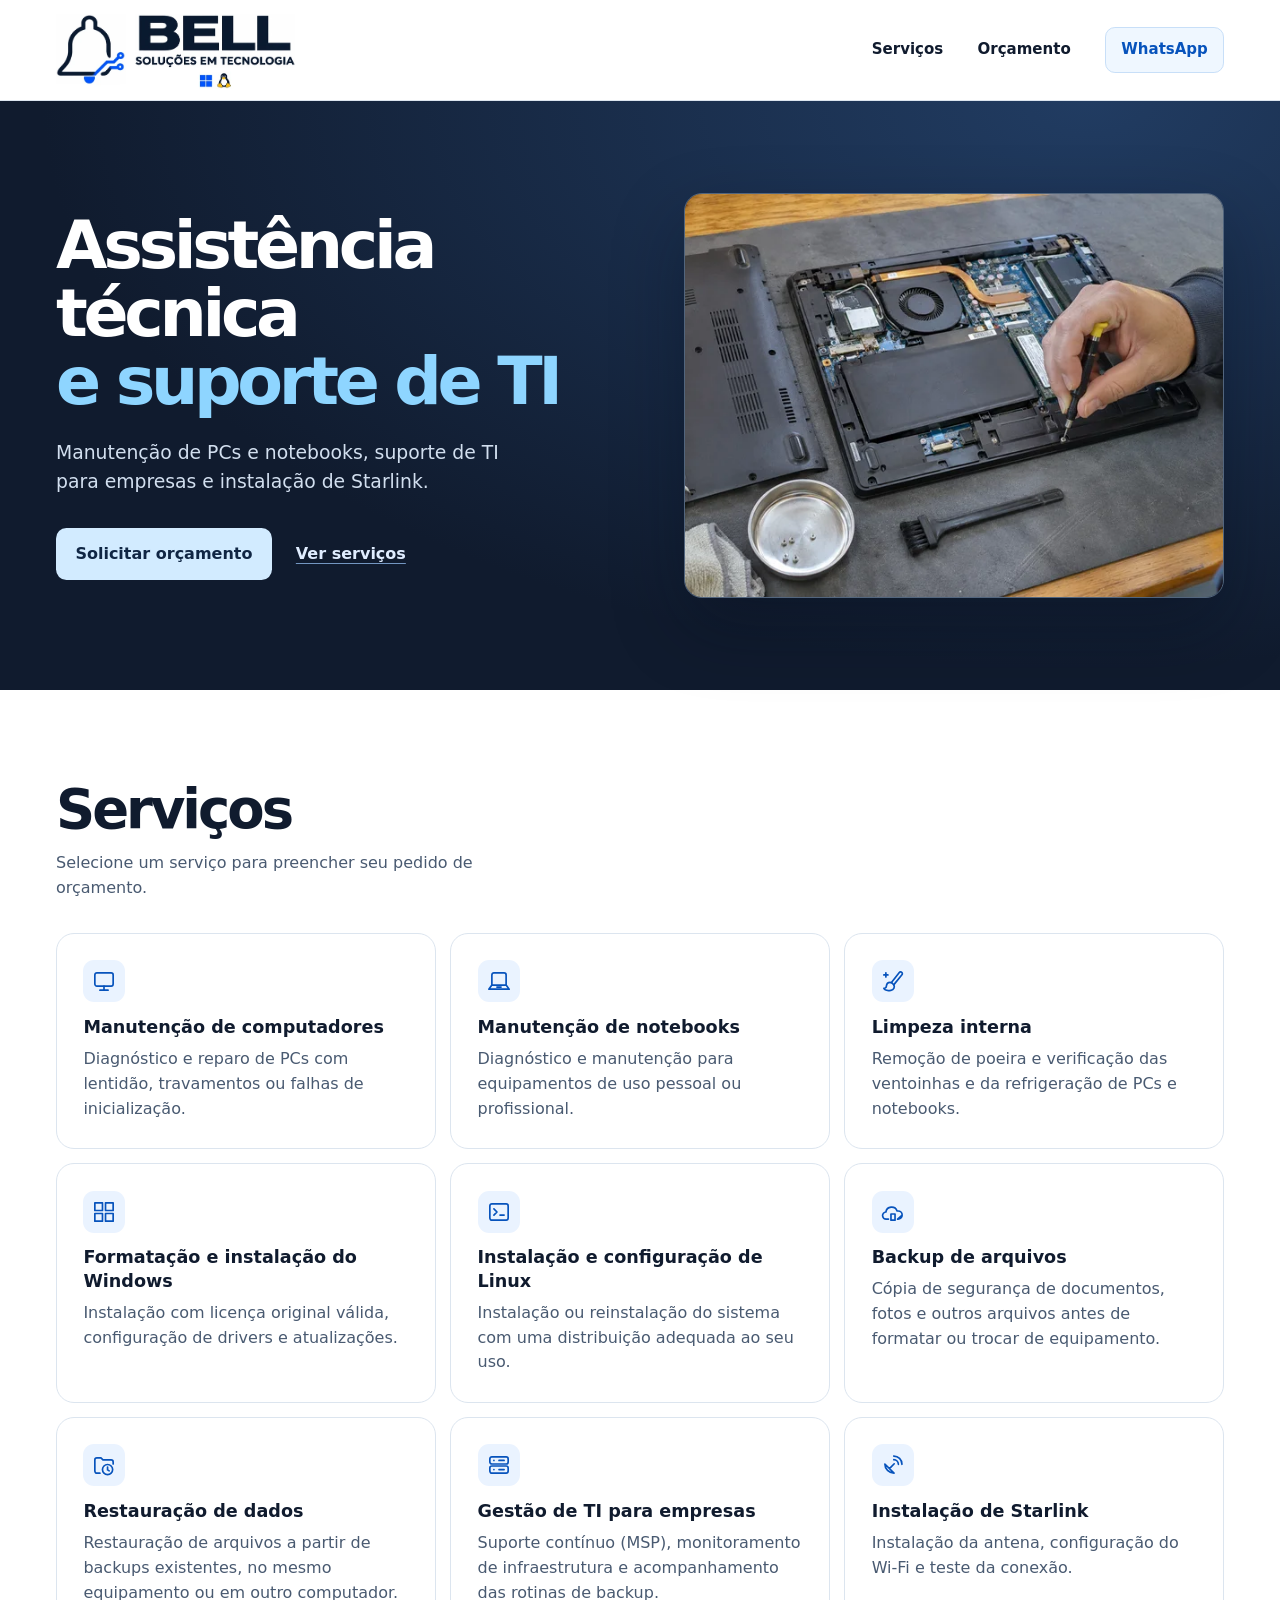
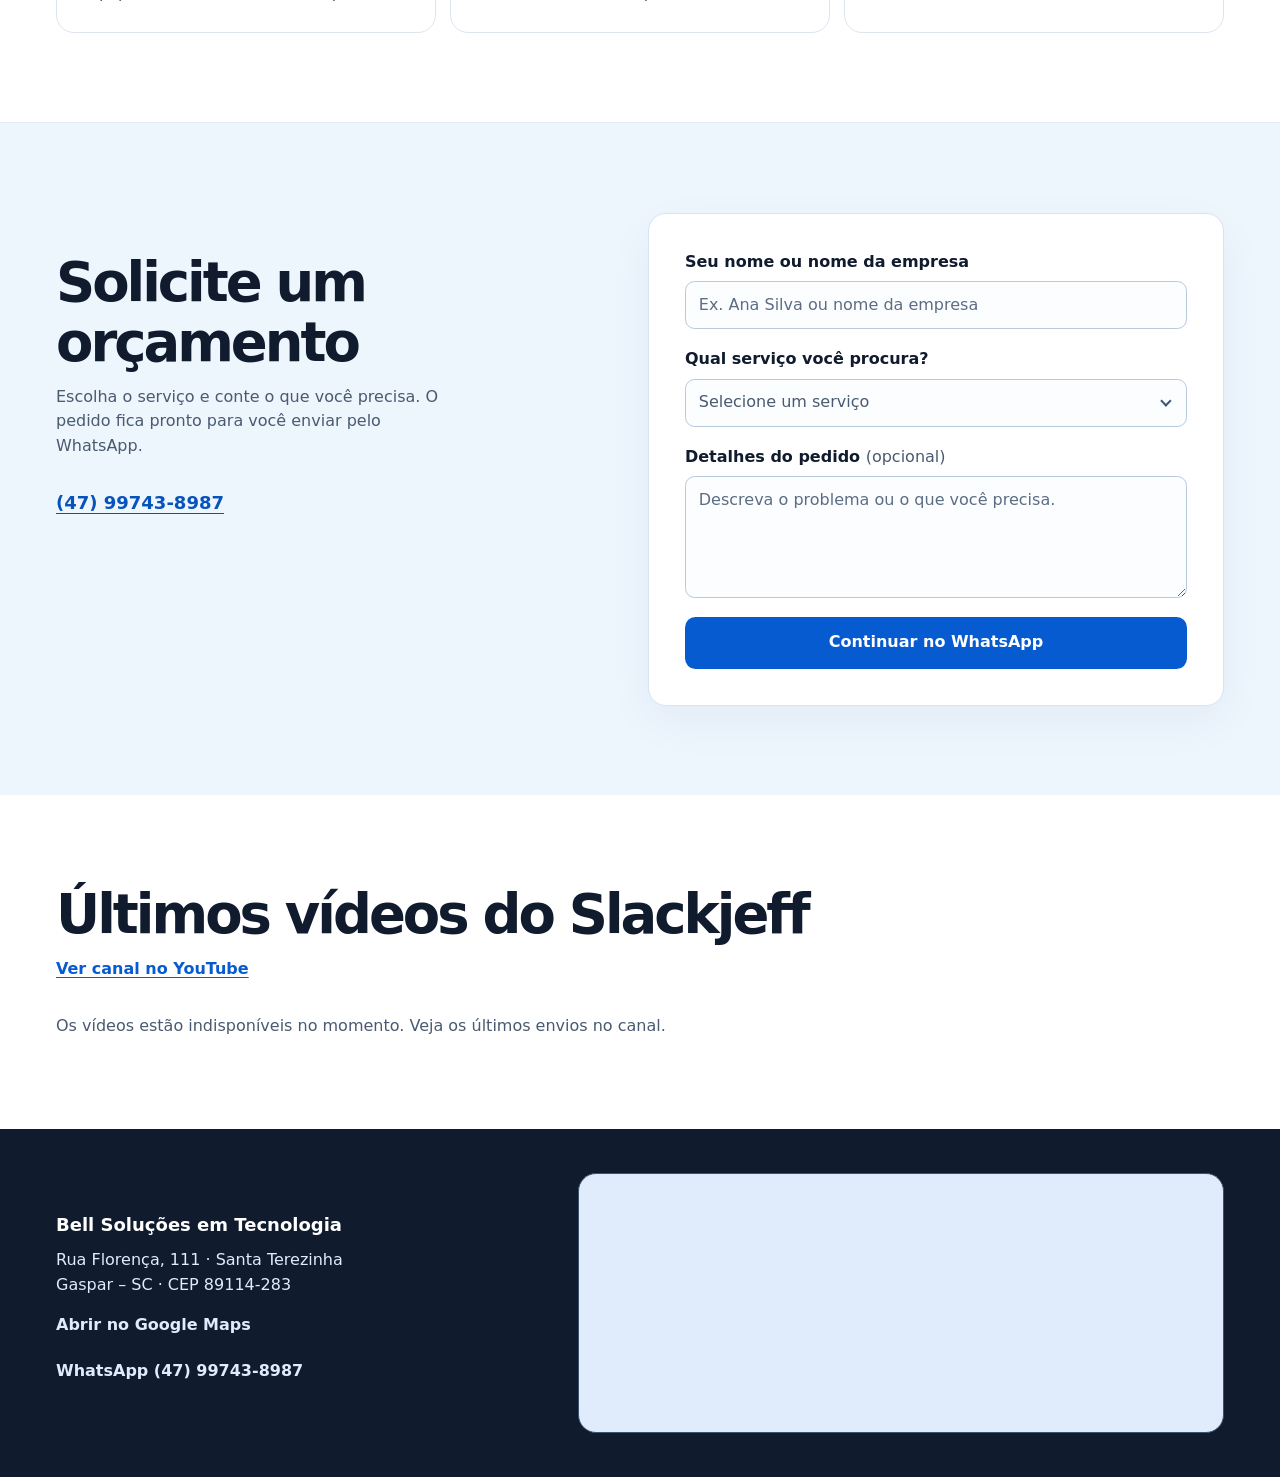
==== public/index.html @ 8f706540 "Atualiza o site da BELL" ====
<!doctype html>
<html lang="pt-BR">
<head>
  <meta charset="utf-8">
  <meta name="viewport" content="width=device-width, initial-scale=1">
  <meta name="description" content="Manutenção de computadores e notebooks, Windows e Linux, backup, suporte de TI para empresas e instalação de Starlink. Peça um orçamento à Bell pelo WhatsApp.">
  <meta name="theme-color" content="#101b2e">
  <title>Bell Soluções em Tecnologia | Assistência técnica e suporte de TI</title>
  <link rel="icon" type="image/png" href="assets/bell-favicon.png">
  <link rel="stylesheet" href="styles.css">
  <script src="script.js" defer></script>
  <script src="videos.js" defer></script>
</head>
<body>
  <a class="skip-link" href="#conteudo">Pular para o conteúdo</a>

  <header class="site-header">
    <div class="shell site-header__inner">
      <a class="brand" href="./" aria-label="Bell Soluções em Tecnologia, início">
        <img src="assets/bell-logo.webp" width="603" height="198" alt="Bell Soluções em Tecnologia">
      </a>
      <nav aria-label="Navegação principal" class="site-nav">
        <a href="#servicos">Serviços</a>
        <a href="#orcamento">Orçamento</a>
        <a class="site-nav__contact" href="https://wa.me/5547997438987">WhatsApp</a>
      </nav>
    </div>
  </header>

  <main id="conteudo" tabindex="-1">
    <section class="hero" aria-labelledby="titulo-principal">
      <div class="shell hero__inner">
        <div class="hero__copy">
          <h1 id="titulo-principal">Assistência técnica <span>e suporte de TI</span></h1>
          <p>Manutenção de PCs e notebooks, suporte de TI para empresas e instalação de Starlink.</p>
          <div class="hero__actions">
            <a class="button button--light" href="#orcamento">Solicitar orçamento</a>
            <a class="hero__services" href="#servicos">Ver serviços</a>
          </div>
        </div>
        <figure class="hero__image">
          <img src="assets/manutencao-notebook.webp"
               srcset="assets/manutencao-notebook-600.webp 600w, assets/manutencao-notebook.webp 1120w"
               sizes="(max-width: 55rem) calc(100vw - 2rem), 560px"
               width="1120" height="840" alt="Ilustração de manutenção de um notebook aberto em uma bancada"
               fetchpriority="high" decoding="async">
        </figure>
      </div>
    </section>

    <section id="servicos" class="section services" aria-labelledby="titulo-servicos">
      <div class="shell">
        <div class="section-heading">
          <h2 id="titulo-servicos">Serviços</h2>
          <p>Selecione um serviço para preencher seu pedido de orçamento.</p>
        </div>

        <div class="service-grid">
          <a class="service-card" href="#orcamento" data-service="computadores">
            <svg class="service-card__icon" viewBox="0 0 24 24" width="24" height="24" aria-hidden="true" focusable="false">
              <rect x="3" y="4" width="18" height="13" rx="2"/>
              <path d="M12 17v4m-4 0h8"/>
            </svg>
            <h3>Manutenção de computadores</h3>
            <p>Diagnóstico e reparo de PCs com lentidão, travamentos ou falhas de inicialização.</p>
          </a>
          <a class="service-card" href="#orcamento" data-service="notebooks">
            <svg class="service-card__icon" viewBox="0 0 24 24" width="24" height="24" aria-hidden="true" focusable="false">
              <path d="M5 16V6a2 2 0 0 1 2-2h10a2 2 0 0 1 2 2v10m-14 0L2 20h20l-3-4H5Z"/>
              <path d="M10 18h4"/>
            </svg>
            <h3>Manutenção de notebooks</h3>
            <p>Diagnóstico e manutenção para equipamentos de uso pessoal ou profissional.</p>
          </a>
          <a class="service-card" href="#orcamento" data-service="limpeza">
            <svg class="service-card__icon" viewBox="0 0 24 24" width="24" height="24" aria-hidden="true" focusable="false">
              <path d="m10.3 13.7 7.9-10a1.7 1.7 0 0 1 2.4-.2 1.7 1.7 0 0 1 .2 2.4l-8.1 9.9"/>
              <path d="M12.7 15.8c1.3 1.8.3 4.9-2.8 5.4-3.8.6-6.4-.7-6.9-2 .9.1 2.3-.4 2.5-2.2.2-2 1.6-3.6 3.7-3.6 1.3 0 2.7.9 3.5 2.4Z"/>
              <path d="M5 4v4M3 6h4"/>
            </svg>
            <h3>Limpeza interna</h3>
            <p>Remoção de poeira e verificação das ventoinhas e da refrigeração de PCs e notebooks.</p>
          </a>
          <a class="service-card" href="#orcamento" data-service="windows">
            <svg class="service-card__icon" viewBox="0 0 24 24" width="24" height="24" aria-hidden="true" focusable="false">
              <path d="M3 3h7.5v7.5H3zm10.5 0H21v7.5h-7.5zM3 13.5h7.5V21H3zm10.5 0H21V21h-7.5z"/>
            </svg>
            <h3>Formatação e instalação do Windows</h3>
            <p>Instalação com licença original válida, configuração de drivers e atualizações.</p>
          </a>
          <a class="service-card" href="#orcamento" data-service="linux">
            <svg class="service-card__icon" viewBox="0 0 24 24" width="24" height="24" aria-hidden="true" focusable="false">
              <rect x="3" y="4" width="18" height="16" rx="2"/>
              <path d="m7 9 3 3-3 3m6 0h4"/>
            </svg>
            <h3>Instalação e configuração de Linux</h3>
            <p>Instalação ou reinstalação do sistema com uma distribuição adequada ao seu uso.</p>
          </a>
          <a class="service-card" href="#orcamento" data-service="backup">
            <svg class="service-card__icon" viewBox="0 0 24 24" width="24" height="24" aria-hidden="true" focusable="false">
              <path d="M21 15a4 4 0 0 0-4-4h-1a5.7 5.7 0 0 0-11 1 3.5 3.5 0 0 0 .5 7h2m9 0H17a4 4 0 0 0 4-4Z"/>
              <path d="M10 14h4v6h-4z"/>
            </svg>
            <h3>Backup de arquivos</h3>
            <p>Cópia de segurança de documentos, fotos e outros arquivos antes de formatar ou trocar de equipamento.</p>
          </a>
          <a class="service-card" href="#orcamento" data-service="restauracao">
            <svg class="service-card__icon" viewBox="0 0 24 24" width="24" height="24" aria-hidden="true" focusable="false">
              <path d="M8 20H5a2 2 0 0 1-2-2V7a2 2 0 0 1 2-2h4l2 2h8a2 2 0 0 1 2 2v2"/>
              <circle cx="15.5" cy="16.5" r="5"/>
              <path d="M15.5 14v2.8l1.6 1"/>
            </svg>
            <h3>Restauração de dados</h3>
            <p>Restauração de arquivos a partir de backups existentes, no mesmo equipamento ou em outro computador.</p>
          </a>
          <a class="service-card" href="#orcamento" data-service="msp">
            <svg class="service-card__icon" viewBox="0 0 24 24" width="24" height="24" aria-hidden="true" focusable="false">
              <rect x="3" y="4" width="18" height="7" rx="2"/>
              <rect x="3" y="13" width="18" height="7" rx="2"/>
              <path d="M7 7.5h.01M7 16.5h.01m5-9h5m-5 9h5"/>
            </svg>
            <h3>Gestão de TI para empresas</h3>
            <p>Suporte contínuo (MSP), monitoramento de infraestrutura e acompanhamento das rotinas de backup.</p>
          </a>
          <a class="service-card" href="#orcamento" data-service="starlink">
            <svg class="service-card__icon" viewBox="0 0 24 24" width="24" height="24" aria-hidden="true" focusable="false">
              <path d="M4 11l9 9a9 9 0 0 1-9-9Zm4.5 4.5 4.7-4.7m-.5-7.6a8 8 0 0 1 8.1 8.1m-8-4.5a4.6 4.6 0 0 1 4.5 4.5"/>
            </svg>
            <h3>Instalação de Starlink</h3>
            <p>Instalação da antena, configuração do Wi-Fi e teste da conexão.</p>
          </a>
        </div>
      </div>
    </section>

    <section id="orcamento" class="section quote" aria-labelledby="titulo-orcamento">
      <div class="shell quote__inner">
        <div class="quote__copy">
          <h2 id="titulo-orcamento">Solicite um orçamento</h2>
          <p>Escolha o serviço e conte o que você precisa. O pedido fica pronto para você enviar pelo WhatsApp.</p>
          <a class="quote__phone" href="https://wa.me/5547997438987" aria-label="WhatsApp (47) 99743-8987">(47) 99743-8987</a>
        </div>

        <form id="form-orcamento" class="quote-form">
          <div class="field">
            <label for="nome">Seu nome ou nome da empresa</label>
            <input id="nome" name="nome" type="text" autocomplete="name" maxlength="120" placeholder="Ex. Ana Silva ou nome da empresa" required>
          </div>

          <div class="field">
            <label for="servico">Qual serviço você procura?</label>
            <select id="servico" name="servico" required>
              <option value="" disabled selected>Selecione um serviço</option>
              <optgroup label="Computadores e notebooks">
                <option value="computadores">Manutenção de computadores</option>
                <option value="notebooks">Manutenção de notebooks</option>
                <option value="limpeza">Limpeza interna</option>
                <option value="windows">Formatação e instalação do Windows</option>
                <option value="linux">Instalação e configuração de Linux</option>
              </optgroup>
              <optgroup label="Dados">
                <option value="backup">Backup de arquivos</option>
                <option value="restauracao">Restauração de dados</option>
              </optgroup>
              <optgroup label="Infraestrutura e conexão">
                <option value="msp">Gestão de TI para empresas (MSP)</option>
                <option value="starlink">Instalação de Starlink</option>
              </optgroup>
            </select>
          </div>

          <div class="field">
            <label for="detalhes">Detalhes do pedido <span>(opcional)</span></label>
            <textarea id="detalhes" name="detalhes" rows="4" maxlength="650" placeholder="Descreva o problema ou o que você precisa."></textarea>
          </div>

          <button id="enviar-orcamento" class="button button--primary" type="submit" disabled>Continuar no WhatsApp</button>
          <noscript><p>Envie seu pedido direto pelo <a href="https://wa.me/5547997438987">WhatsApp</a>.</p></noscript>
        </form>
      </div>
    </section>
    <section id="videos" class="section" aria-labelledby="titulo-videos">
      <div class="shell">
        <div class="section-heading videos-heading">
          <div>
            <h2 id="titulo-videos">Últimos vídeos do Slackjeff</h2>
            <a class="videos-channel" href="https://www.youtube.com/@slackjeff/videos">Ver canal no YouTube</a>
          </div>
          <div id="videos-controls" class="videos-controls" hidden>
            <button id="videos-prev" type="button" aria-label="Vídeos anteriores" aria-controls="videos-list">
              <svg viewBox="0 0 24 24" width="22" height="22" aria-hidden="true" fill="none" stroke="currentColor" stroke-width="2" stroke-linecap="round" stroke-linejoin="round"><path d="m14 6-6 6 6 6"/></svg>
            </button>
            <button id="videos-next" type="button" aria-label="Próximos vídeos" aria-controls="videos-list">
              <svg viewBox="0 0 24 24" width="22" height="22" aria-hidden="true" fill="none" stroke="currentColor" stroke-width="2" stroke-linecap="round" stroke-linejoin="round"><path d="m10 6 6 6-6 6"/></svg>
            </button>
          </div>
        </div>
        <p id="videos-status" class="videos-status" role="status" hidden></p>
        <ul id="videos-list" class="videos-list" aria-label="Vídeos recentes do canal" tabindex="0" hidden></ul>
      </div>
    </section>
  </main>

  <footer class="site-footer">
    <div class="shell site-footer__inner">
      <div class="site-footer__contact">
        <p>Bell Soluções em Tecnologia</p>
        <address>
          Rua Florença, 111 · Santa Terezinha<br>
          Gaspar – SC · CEP 89114-283
        </address>
        <a href="https://www.google.com/maps/search/?api=1&amp;query=Rua%20Floren%C3%A7a%2C%20111%20-%20Santa%20Terezinha%2C%20Gaspar%20-%20SC%2C%2089114-283%2C%20Brasil">Abrir no Google Maps</a>
        <a href="https://wa.me/5547997438987">WhatsApp (47) 99743-8987</a>
      </div>
      <iframe class="site-footer__map"
        title="Google Maps: Rua Florença, 111, Gaspar – SC"
        src="https://www.google.com/maps?q=Rua%20Floren%C3%A7a%2C%20111%20-%20Santa%20Terezinha%2C%20Gaspar%20-%20SC%2C%2089114-283%2C%20Brasil&amp;z=16&amp;output=embed"
        width="600" height="260" loading="lazy" referrerpolicy="strict-origin-when-cross-origin"></iframe>
    </div>
  </footer>
</body>
</html>
---- public/styles.css ----
:root {
  color-scheme: light;
  --ink: #101b2e;
  --muted: #495a71;
  --blue: #075bd0;
  --blue-hover: #064daf;
  --electric: #8ed5ff;
  --line: #dce5ef;
  --paper: #fff;
  --radius: 1.125rem;
  --font: system-ui, -apple-system, BlinkMacSystemFont, "Segoe UI", sans-serif;
}

*, *::before, *::after { box-sizing: border-box; }

html { scroll-behavior: smooth; }

body {
  margin: 0;
  background: var(--paper);
  color: var(--ink);
  font-family: var(--font);
  font-size: 1rem;
  line-height: 1.55;
}

img { display: block; max-width: 100%; }
a { color: inherit; }
h1, h2, h3, p, figure { margin: 0; }
button, input, select, textarea { font: inherit; }

:focus-visible {
  outline: 3px solid #2378e0;
  outline-offset: 4px;
}

:where(.hero, .site-footer) :focus-visible { outline-color: var(--electric); }

.shell {
  width: min(73rem, calc(100% - clamp(2rem, 7vw, 7rem)));
  margin-inline: auto;
}

.skip-link {
  position: absolute;
  z-index: 2;
  top: .75rem;
  left: .75rem;
  padding: .75rem 1rem;
  transform: translateY(-180%);
  border-radius: .5rem;
  background: var(--paper);
  color: var(--ink);
}

.skip-link:focus { transform: translateY(0); }

.site-header {
  background: var(--paper);
  color: var(--ink);
  border-bottom: 1px solid var(--line);
}

.site-header__inner {
  display: flex;
  align-items: center;
  justify-content: space-between;
  gap: 1rem;
}

.site-header__inner { min-height: 6.25rem; }

.brand {
  display: grid;
  align-items: center;
  width: 15rem;
  flex: 0 0 auto;
  padding-block: .5rem;
}

.brand img { width: 100%; height: auto; }

.site-nav {
  display: flex;
  align-items: center;
  gap: clamp(.6rem, 3vw, 2.15rem);
  font-size: .9375rem;
  font-weight: 650;
}

.site-nav a, .site-footer a {
  padding-block: .65rem;
  text-decoration: none;
}

.site-nav a:hover { color: var(--blue); }
.site-footer a:hover { color: var(--electric); }

.site-nav .site-nav__contact {
  padding-inline: .95rem;
  border: 1px solid #c8dff8;
  background: #eff7ff;
  color: #0753bc;
  border-radius: .62rem;
}

.hero {
  color: var(--paper);
  background: radial-gradient(ellipse at 85% 0%, #213c62 0%, var(--ink) 68%);
}

.hero__inner {
  display: grid;
  grid-template-columns: 1.04fr 1fr;
  align-items: center;
  gap: clamp(2rem, 5.25vw, 5rem);
  padding-block: clamp(3.75rem, 7.2vw, 6.65rem);
}

.hero h1 {
  max-width: 11em;
  font-size: clamp(3rem, 5.2vw, 4.65rem);
  font-weight: 770;
  line-height: 1.025;
  letter-spacing: -.065em;
}

.hero h1 span { display: block; color: var(--electric); }

.hero p {
  max-width: 29rem;
  margin-top: 1.375rem;
  color: #d2dfef;
  font-size: clamp(1rem, 1.65vw, 1.175rem);
}

.hero__actions {
  display: flex;
  flex-wrap: wrap;
  align-items: center;
  gap: 1rem 1.5rem;
  margin-top: 2rem;
}

.hero__services {
  padding-block: .65rem;
  color: #e0edff;
  font-weight: 650;
  text-decoration: underline;
  text-decoration-color: #7396c1;
  text-underline-offset: .28em;
}

.hero__image {
  overflow: hidden;
  aspect-ratio: 4 / 3;
  border: 1px solid #52657d;
  border-radius: var(--radius);
  background: #21334b;
  box-shadow: 0 1.75rem 4.5rem #050c1955;
}

.hero__image img { width: 100%; height: 100%; object-fit: cover; object-position: 61% 50%; }

.button {
  display: inline-flex;
  min-height: 3.25rem;
  align-items: center;
  justify-content: center;
  padding: .7rem 1.15rem;
  border: 1px solid transparent;
  border-radius: .65rem;
  cursor: pointer;
  font-weight: 730;
  text-align: center;
  text-decoration: none;
  transition: background-color .16s ease;
}

.button--light { background: #d2ebff; color: #102644; }
.button--light:hover { background: #b5dfff; }
.button--primary { background: var(--blue); color: var(--paper); }
.button--primary:hover:not(:disabled) { background: var(--blue-hover); }
.button:disabled { cursor: default; opacity: .62; }

.section {
  padding-block: clamp(3.75rem, 7vw, 6.5rem);
  scroll-margin-top: .5rem;
}

.section-heading { margin-bottom: 2rem; }

h2 {
  font-size: clamp(2.1rem, 4.4vw, 3.4rem);
  font-weight: 760;
  letter-spacing: -.055em;
  line-height: 1.1;
}

.section-heading p, .quote__copy p {
  max-width: 32rem;
  margin-top: .75rem;
  color: var(--muted);
}

.service-grid {
  display: grid;
  grid-template-columns: repeat(3, minmax(0, 1fr));
  gap: .9rem;
}

.service-card {
  display: block;
  padding: clamp(1.15rem, 2.6vw, 1.65rem);
  border: 1px solid var(--line);
  border-radius: var(--radius);
  color: var(--ink);
  text-decoration: none;
  transition: border-color .16s ease, background-color .16s ease;
}

.service-card:hover { border-color: #7aa9e6; background: #f3f8ff; }

.service-card__icon {
  display: block;
  width: 2.625rem;
  height: 2.625rem;
  margin-bottom: .85rem;
  padding: .55rem;
  border-radius: .7rem;
  background: #eaf3ff;
  color: #0753bc;
  fill: none;
  stroke: currentColor;
  stroke-width: 1.65;
  stroke-linecap: round;
  stroke-linejoin: round;
}

.service-card h3 { font-size: 1.1rem; font-weight: 740; line-height: 1.35; }
.service-card p { margin-top: .45rem; color: var(--muted); }

.quote {
  background: #edf5fd;
  border-top: 1px solid #e0ecf8;
}

.quote__inner {
  display: grid;
  grid-template-columns: .85fr 1fr;
  align-items: start;
  gap: clamp(2rem, 8vw, 7rem);
}

.quote__copy { padding-block: clamp(0rem, 3.5vw, 2.5rem); }
.quote__copy p { max-width: 25rem; }

.quote__phone {
  display: inline-block;
  margin-top: 1.35rem;
  padding-block: .5rem;
  color: #0753bc;
  font-size: 1.125rem;
  font-weight: 750;
  text-underline-offset: .22em;
  white-space: nowrap;
}

.quote-form {
  display: grid;
  min-width: 0;
  gap: 1.15rem;
  padding: clamp(1.25rem, 4vw, 2.25rem);
  border: 1px solid #d6e4f4;
  border-radius: var(--radius);
  background: var(--paper);
  box-shadow: 0 1rem 3rem #173f6a0c;
}

.field { display: grid; gap: .4rem; min-width: 0; }
.field label { font-weight: 680; }
.field label span { color: var(--muted); font-weight: 450; }

.field :is(input, select, textarea) {
  width: 100%;
  min-width: 0;
  min-height: 3rem;
  padding: .65rem .8rem;
  border: 1px solid #b9c9dc;
  border-radius: .6rem;
  background-color: #fcfdff;
  color: var(--ink);
}

.field input::placeholder, .field textarea::placeholder { color: #5c6d83; opacity: 1; }
.field textarea { resize: vertical; min-height: 6.3rem; }

.field:has(select) { position: relative; }

.field:has(select)::after {
  content: "";
  position: absolute;
  right: 1.05rem;
  bottom: 1.36rem;
  width: .49rem;
  height: .49rem;
  transform: rotate(45deg);
  border-right: 2px solid #3b5878;
  border-bottom: 2px solid #3b5878;
  pointer-events: none;
}

.field select { appearance: none; padding-right: 2.25rem; }
.field select:invalid { color: var(--muted); }
.field select option { color: var(--ink); }

.videos-heading {
  display: flex;
  align-items: end;
  justify-content: space-between;
  flex-wrap: wrap;
  gap: 1rem;
}

.videos-channel {
  display: inline-block;
  margin-top: .8rem;
  color: var(--blue);
  font-weight: 680;
  text-underline-offset: .2em;
}

.videos-controls { display: flex; gap: .5rem; }
.videos-controls[hidden], .videos-list[hidden] { display: none; }

.videos-controls button {
  display: grid;
  width: 2.75rem;
  height: 2.75rem;
  place-items: center;
  border: 1px solid var(--line);
  border-radius: .65rem;
  background: var(--paper);
  color: var(--ink);
  cursor: pointer;
}

.videos-controls button:hover:enabled { background: #eff7ff; }
.videos-controls button:disabled { opacity: .45; cursor: default; }
.videos-status { color: var(--muted); }

.videos-list {
  --video-gap: 1rem;
  display: grid;
  grid-auto-flow: column;
  grid-auto-columns: calc((100% - 2 * var(--video-gap)) / 3);
  gap: var(--video-gap);
  margin: 0;
  padding: .25rem .25rem .85rem;
  overflow-x: auto;
  overscroll-behavior-inline: contain;
  scroll-snap-type: x mandatory;
  scroll-padding-inline: .25rem;
  scrollbar-color: #acc4df #f1f6fc;
  list-style: none;
}

.videos-list li { min-width: 0; scroll-snap-align: start; }

.video-card {
  display: block;
  height: 100%;
  overflow: hidden;
  border: 1px solid var(--line);
  border-radius: var(--radius);
  text-decoration: none;
}

.video-card:hover { background: #f3f8ff; }
.video-card:focus-visible { outline-offset: -3px; }

.video-card img {
  width: 100%;
  height: auto;
  aspect-ratio: 16 / 9;
  object-fit: cover;
  background: #edf5fd;
}

.video-card h3 {
  padding: .85rem 1rem 1rem;
  font-size: 1rem;
  line-height: 1.4;
  overflow-wrap: anywhere;
}

.site-footer { padding-block: clamp(1.65rem, 4vw, 2.75rem); background: var(--ink); color: #e0ebfb; }
.site-footer__inner {
  display: grid;
  grid-template-columns: minmax(0, 1fr) minmax(0, 1.35fr);
  align-items: center;
  gap: clamp(1.25rem, 4vw, 2.75rem);
}

.site-footer__contact { display: grid; justify-items: start; }
.site-footer__contact p { color: var(--paper); font-size: 1.125rem; font-weight: 720; }
.site-footer__contact address { margin-block: .55rem .3rem; font-style: normal; }
.site-footer__contact a { font-weight: 620; }

.site-footer__map {
  display: block;
  width: 100%;
  height: 16.25rem;
  border: 1px solid #3d526e;
  border-radius: var(--radius);
  background: #e0ebfb;
}

@media (max-width: 55rem) {
  .hero__inner { grid-template-columns: 1fr; }
  .hero h1 { max-width: 15em; }
  .hero__image { max-height: 24rem; }
  .service-grid { grid-template-columns: repeat(2, minmax(0, 1fr)); }
  .quote__inner { grid-template-columns: .85fr 1fr; gap: 1.65rem; }
  .videos-list { grid-auto-columns: calc((100% - var(--video-gap)) / 2); }
}

@media (max-width: 42rem) {
  .site-header__inner { min-height: 4.75rem; }
  .brand { width: clamp(6.8rem, 35vw, 10rem); }
  .site-nav { font-size: .875rem; }
  .site-nav .site-nav__contact { display: none; }
  .hero__inner { gap: 1.8rem; padding-block: 2.8rem; }
  .hero h1 { max-width: 12em; font-size: clamp(2.45rem, 9vw, 3.7rem); }
  .hero__actions { margin-top: 1.45rem; gap: .65rem 1rem; }
  .section { padding-block: 3.25rem; }
  .section-heading { margin-bottom: 1.35rem; }
  .service-grid, .quote__inner { grid-template-columns: 1fr; }
  .quote__copy { padding: 0; }
  .videos-list { grid-auto-columns: 85%; }
  .site-footer__inner { grid-template-columns: minmax(0, 1fr); }
}

@media (prefers-reduced-motion: reduce) {
  html { scroll-behavior: auto; }
  *, *::before, *::after { transition: none !important; }
}
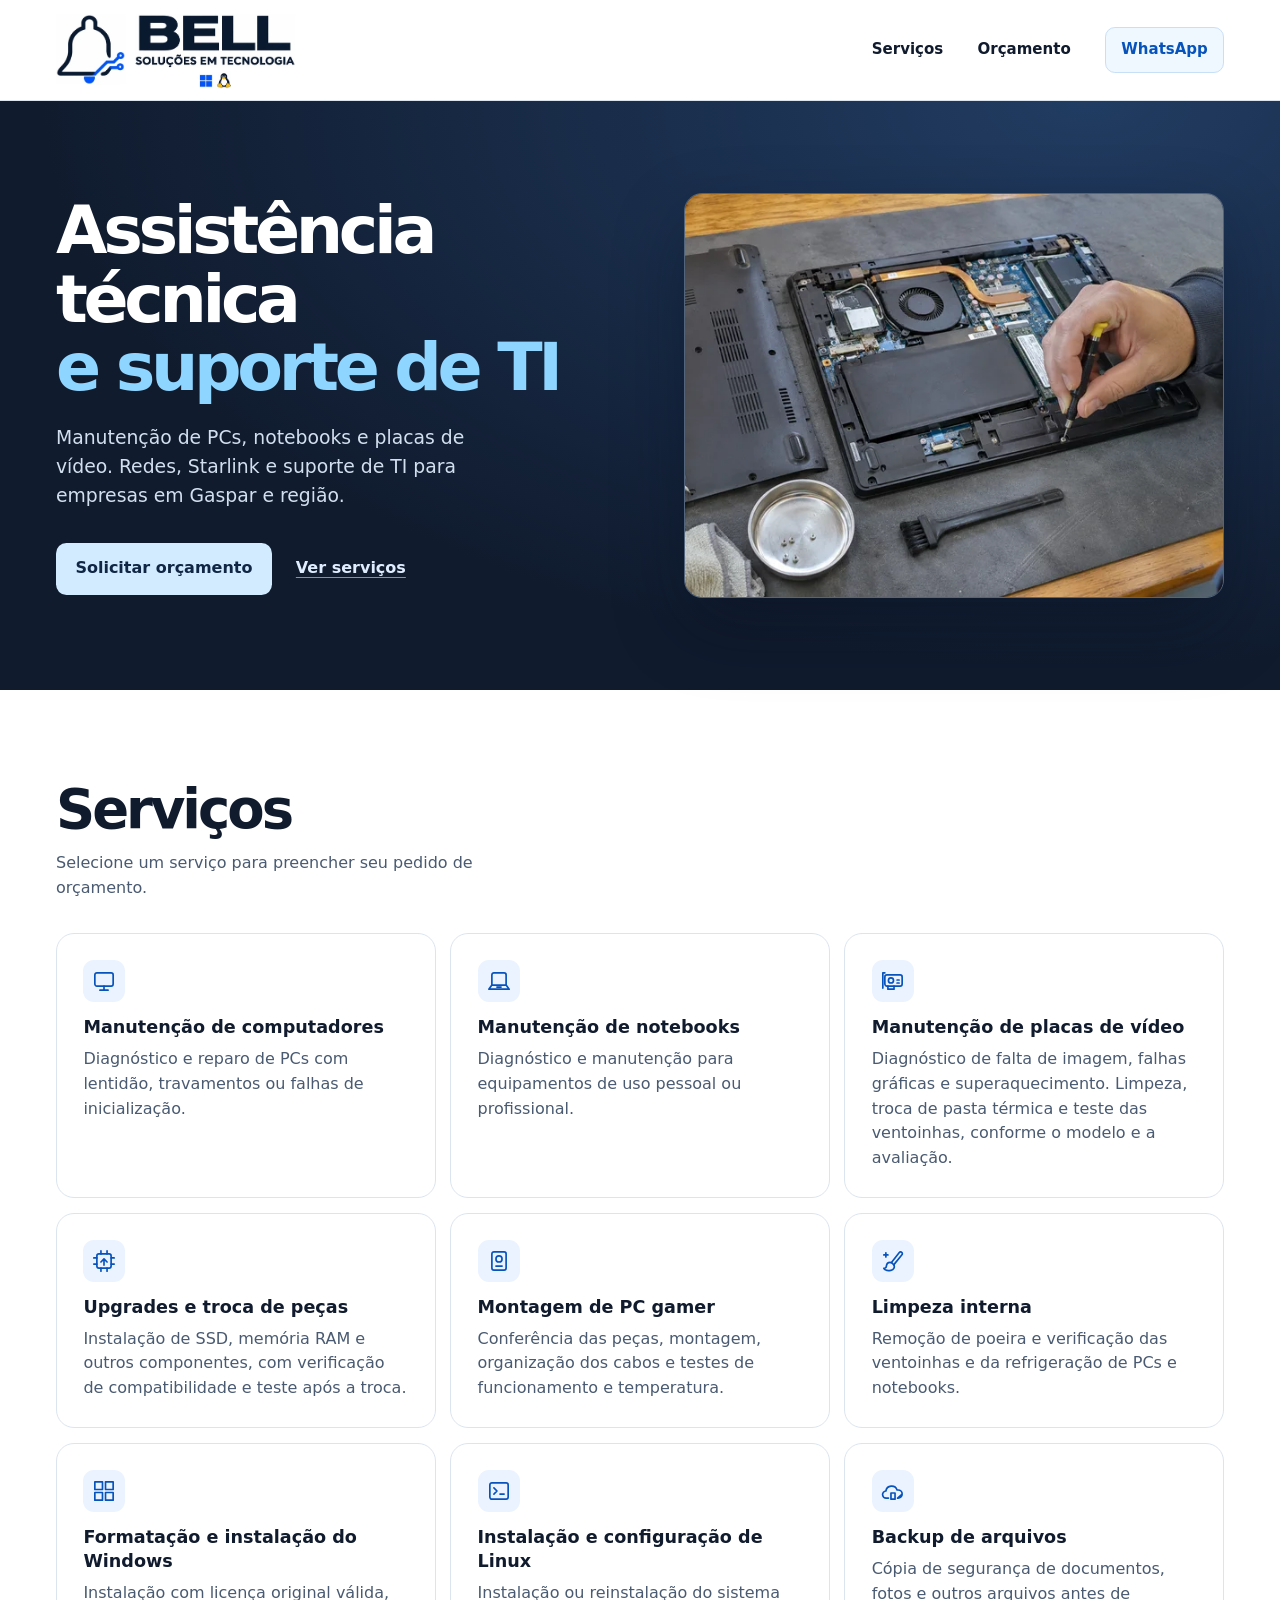
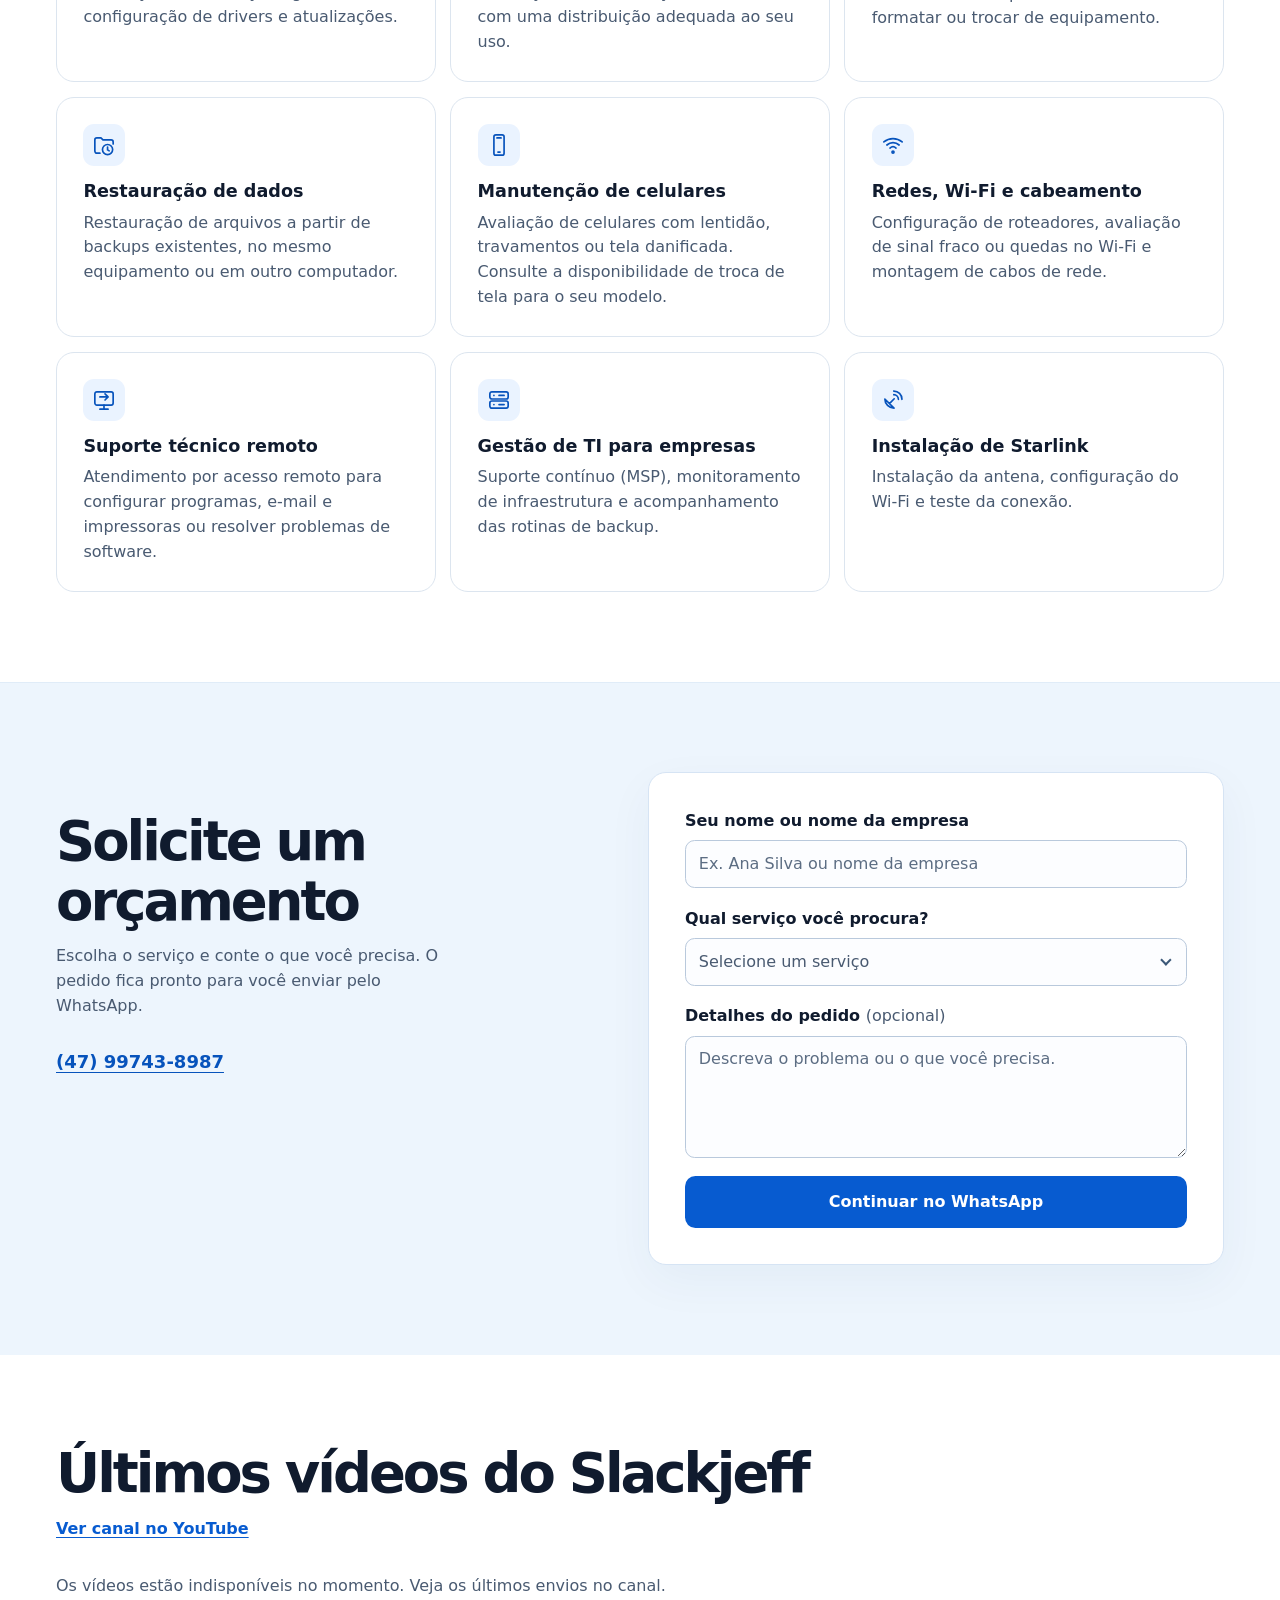
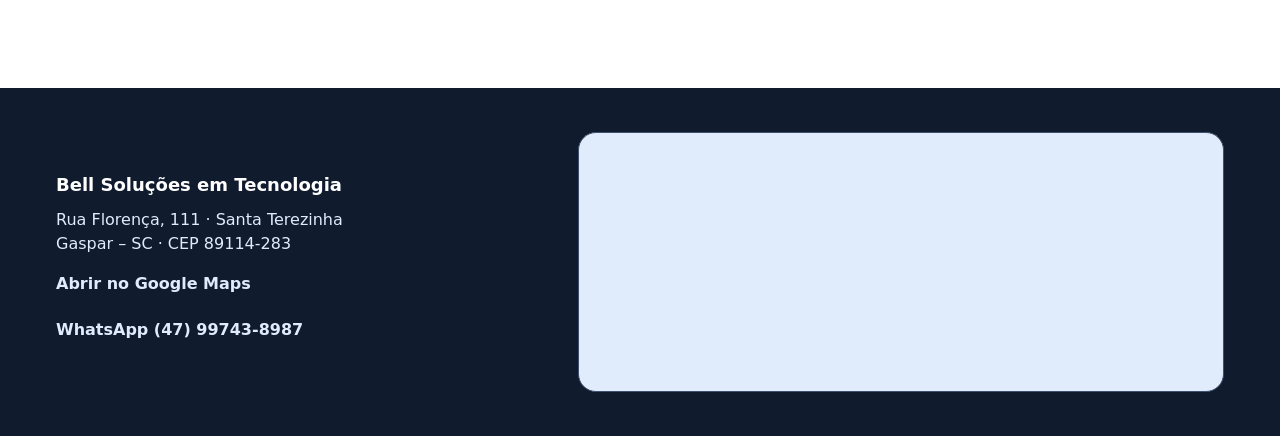
==== commit 800eaa8a: "Ampliacao de servicos" ====
--- a/public/index.html
+++ b/public/index.html
@@ -3,13 +3,57 @@
 <head>
   <meta charset="utf-8">
   <meta name="viewport" content="width=device-width, initial-scale=1">
-  <meta name="description" content="Manutenção de computadores e notebooks, Windows e Linux, backup, suporte de TI para empresas e instalação de Starlink. Peça um orçamento à Bell pelo WhatsApp.">
+  <meta name="description" content="Manutenção de PCs, notebooks e placas de vídeo, upgrades, redes Wi-Fi, suporte de TI e instalação de Starlink em Gaspar e região. Orçamento pelo WhatsApp.">
   <meta name="theme-color" content="#101b2e">
-  <title>Bell Soluções em Tecnologia | Assistência técnica e suporte de TI</title>
+  <title>Bell Soluções em Tecnologia | Assistência Técnica e Suporte de TI em Gaspar/SC</title>
+  <!-- Geolocalização -->
+  <meta name="geo.region" content="BR-SC">
+  <meta name="geo.placename" content="Gaspar">
   <link rel="icon" type="image/png" href="assets/bell-favicon.png">
   <link rel="stylesheet" href="styles.css">
   <script src="script.js" defer></script>
   <script src="videos.js" defer></script>
+
+<!-- Dados Estruturados para Google Local -->
+<script type="application/ld+json">
+{
+  "@context": "https://schema.org",
+  "@type": "ComputerRepair",
+  "name": "BELL Soluções em Tecnologia",
+  "image": "https://belltisolutions.github.io/assets/bell-logo.webp",
+  "url": "https://belltisolutions.github.io/",
+  "sameAs": [
+    "https://g.page/r/CXWtk8BP84RJEBM"
+  ],
+  "telephone": "+55-47-99743-8987",
+  "priceRange": "$$",
+  "address": {
+    "@type": "PostalAddress",
+    "addressLocality": "Gaspar",
+    "addressRegion": "SC",
+    "addressCountry": "BR"
+  },
+  "areaServed": [
+    { "@type": "City", "name": "Gaspar" },
+    { "@type": "City", "name": "Blumenau" },
+    { "@type": "City", "name": "Ilhota" }
+  ],
+  "serviceType": [
+    "Manutenção de computadores e notebooks",
+    "Manutenção de placas de vídeo",
+    "Upgrade de SSD, memória e componentes",
+    "Montagem de PC gamer",
+    "Manutenção de celulares",
+    "Configuração de redes e Wi-Fi",
+    "Suporte técnico remoto",
+    "Suporte de TI para empresas",
+    "Instalação de Starlink",
+    "Backup em nuvem e local",
+    "Formatação Windows e Linux"
+  ]
+}
+</script>
+
 </head>
 <body>
   <a class="skip-link" href="#conteudo">Pular para o conteúdo</a>
@@ -32,7 +76,7 @@
       <div class="shell hero__inner">
         <div class="hero__copy">
           <h1 id="titulo-principal">Assistência técnica <span>e suporte de TI</span></h1>
-          <p>Manutenção de PCs e notebooks, suporte de TI para empresas e instalação de Starlink.</p>
+          <p>Manutenção de PCs, notebooks e placas de vídeo. Redes, Starlink e suporte de TI para empresas em Gaspar e região.</p>
           <div class="hero__actions">
             <a class="button button--light" href="#orcamento">Solicitar orçamento</a>
             <a class="hero__services" href="#servicos">Ver serviços</a>
@@ -72,6 +116,32 @@
             <h3>Manutenção de notebooks</h3>
             <p>Diagnóstico e manutenção para equipamentos de uso pessoal ou profissional.</p>
           </a>
+          <a class="service-card" href="#orcamento" data-service="placas-de-video">
+            <svg class="service-card__icon" viewBox="0 0 24 24" width="24" height="24" aria-hidden="true" focusable="false">
+              <rect x="4" y="6" width="17" height="11" rx="2"/>
+              <path d="M4 4H2v15m5-2v3h6v-3m3-6h2m-2 3h2"/>
+              <circle cx="10" cy="11.5" r="2.5"/>
+            </svg>
+            <h3>Manutenção de placas de vídeo</h3>
+            <p>Diagnóstico de falta de imagem, falhas gráficas e superaquecimento. Limpeza, troca de pasta térmica e teste das ventoinhas, conforme o modelo e a avaliação.</p>
+          </a>
+          <a class="service-card" href="#orcamento" data-service="upgrades">
+            <svg class="service-card__icon" viewBox="0 0 24 24" width="24" height="24" aria-hidden="true" focusable="false">
+              <rect x="5" y="5" width="14" height="14" rx="2"/>
+              <path d="M9 2v3m6-3v3M9 19v3m6-3v3M2 9h3m-3 6h3m14-6h3m-3 6h3m-13-2 3-3 3 3m-3-3v6"/>
+            </svg>
+            <h3>Upgrades e troca de peças</h3>
+            <p>Instalação de SSD, memória RAM e outros componentes, com verificação de compatibilidade e teste após a troca.</p>
+          </a>
+          <a class="service-card" href="#orcamento" data-service="pc-gamer">
+            <svg class="service-card__icon" viewBox="0 0 24 24" width="24" height="24" aria-hidden="true" focusable="false">
+              <rect x="5" y="3" width="14" height="18" rx="2"/>
+              <circle cx="12" cy="10" r="3"/>
+              <path d="M9 17h6"/>
+            </svg>
+            <h3>Montagem de PC gamer</h3>
+            <p>Conferência das peças, montagem, organização dos cabos e testes de funcionamento e temperatura.</p>
+          </a>
           <a class="service-card" href="#orcamento" data-service="limpeza">
             <svg class="service-card__icon" viewBox="0 0 24 24" width="24" height="24" aria-hidden="true" focusable="false">
               <path d="m10.3 13.7 7.9-10a1.7 1.7 0 0 1 2.4-.2 1.7 1.7 0 0 1 .2 2.4l-8.1 9.9"/>
@@ -112,6 +182,30 @@
             </svg>
             <h3>Restauração de dados</h3>
             <p>Restauração de arquivos a partir de backups existentes, no mesmo equipamento ou em outro computador.</p>
+          </a>
+          <a class="service-card" href="#orcamento" data-service="celulares">
+            <svg class="service-card__icon" viewBox="0 0 24 24" width="24" height="24" aria-hidden="true" focusable="false">
+              <rect x="7" y="2" width="10" height="20" rx="2"/>
+              <path d="M10 5h4m-3 14h2"/>
+            </svg>
+            <h3>Manutenção de celulares</h3>
+            <p>Avaliação de celulares com lentidão, travamentos ou tela danificada. Consulte a disponibilidade de troca de tela para o seu modelo.</p>
+          </a>
+          <a class="service-card" href="#orcamento" data-service="redes">
+            <svg class="service-card__icon" viewBox="0 0 24 24" width="24" height="24" aria-hidden="true" focusable="false">
+              <path d="M3 9a14 14 0 0 1 18 0M6 12a9 9 0 0 1 12 0m-9 3a4.5 4.5 0 0 1 6 0"/>
+              <circle cx="12" cy="19" r="1"/>
+            </svg>
+            <h3>Redes, Wi-Fi e cabeamento</h3>
+            <p>Configuração de roteadores, avaliação de sinal fraco ou quedas no Wi-Fi e montagem de cabos de rede.</p>
+          </a>
+          <a class="service-card" href="#orcamento" data-service="suporte-remoto">
+            <svg class="service-card__icon" viewBox="0 0 24 24" width="24" height="24" aria-hidden="true" focusable="false">
+              <rect x="3" y="4" width="18" height="13" rx="2"/>
+              <path d="M12 17v4m-4 0h8M8 9h8m-3-3 3 3-3 3"/>
+            </svg>
+            <h3>Suporte técnico remoto</h3>
+            <p>Atendimento por acesso remoto para configurar programas, e-mail e impressoras ou resolver problemas de software.</p>
           </a>
           <a class="service-card" href="#orcamento" data-service="msp">
             <svg class="service-card__icon" viewBox="0 0 24 24" width="24" height="24" aria-hidden="true" focusable="false">
@@ -151,9 +245,12 @@
             <label for="servico">Qual serviço você procura?</label>
             <select id="servico" name="servico" required>
               <option value="" disabled selected>Selecione um serviço</option>
-              <optgroup label="Computadores e notebooks">
+              <optgroup label="Computadores e componentes">
                 <option value="computadores">Manutenção de computadores</option>
                 <option value="notebooks">Manutenção de notebooks</option>
+                <option value="placas-de-video">Manutenção de placas de vídeo</option>
+                <option value="upgrades">Upgrades e troca de peças</option>
+                <option value="pc-gamer">Montagem de PC gamer</option>
                 <option value="limpeza">Limpeza interna</option>
                 <option value="windows">Formatação e instalação do Windows</option>
                 <option value="linux">Instalação e configuração de Linux</option>
@@ -162,9 +259,14 @@
                 <option value="backup">Backup de arquivos</option>
                 <option value="restauracao">Restauração de dados</option>
               </optgroup>
-              <optgroup label="Infraestrutura e conexão">
+              <optgroup label="Redes e conexão">
+                <option value="redes">Redes, Wi-Fi e cabeamento</option>
+                <option value="starlink">Instalação de Starlink</option>
+              </optgroup>
+              <optgroup label="Suporte técnico">
+                <option value="suporte-remoto">Suporte técnico remoto</option>
                 <option value="msp">Gestão de TI para empresas (MSP)</option>
-                <option value="starlink">Instalação de Starlink</option>
+                <option value="celulares">Manutenção de celulares</option>
               </optgroup>
             </select>
           </div>
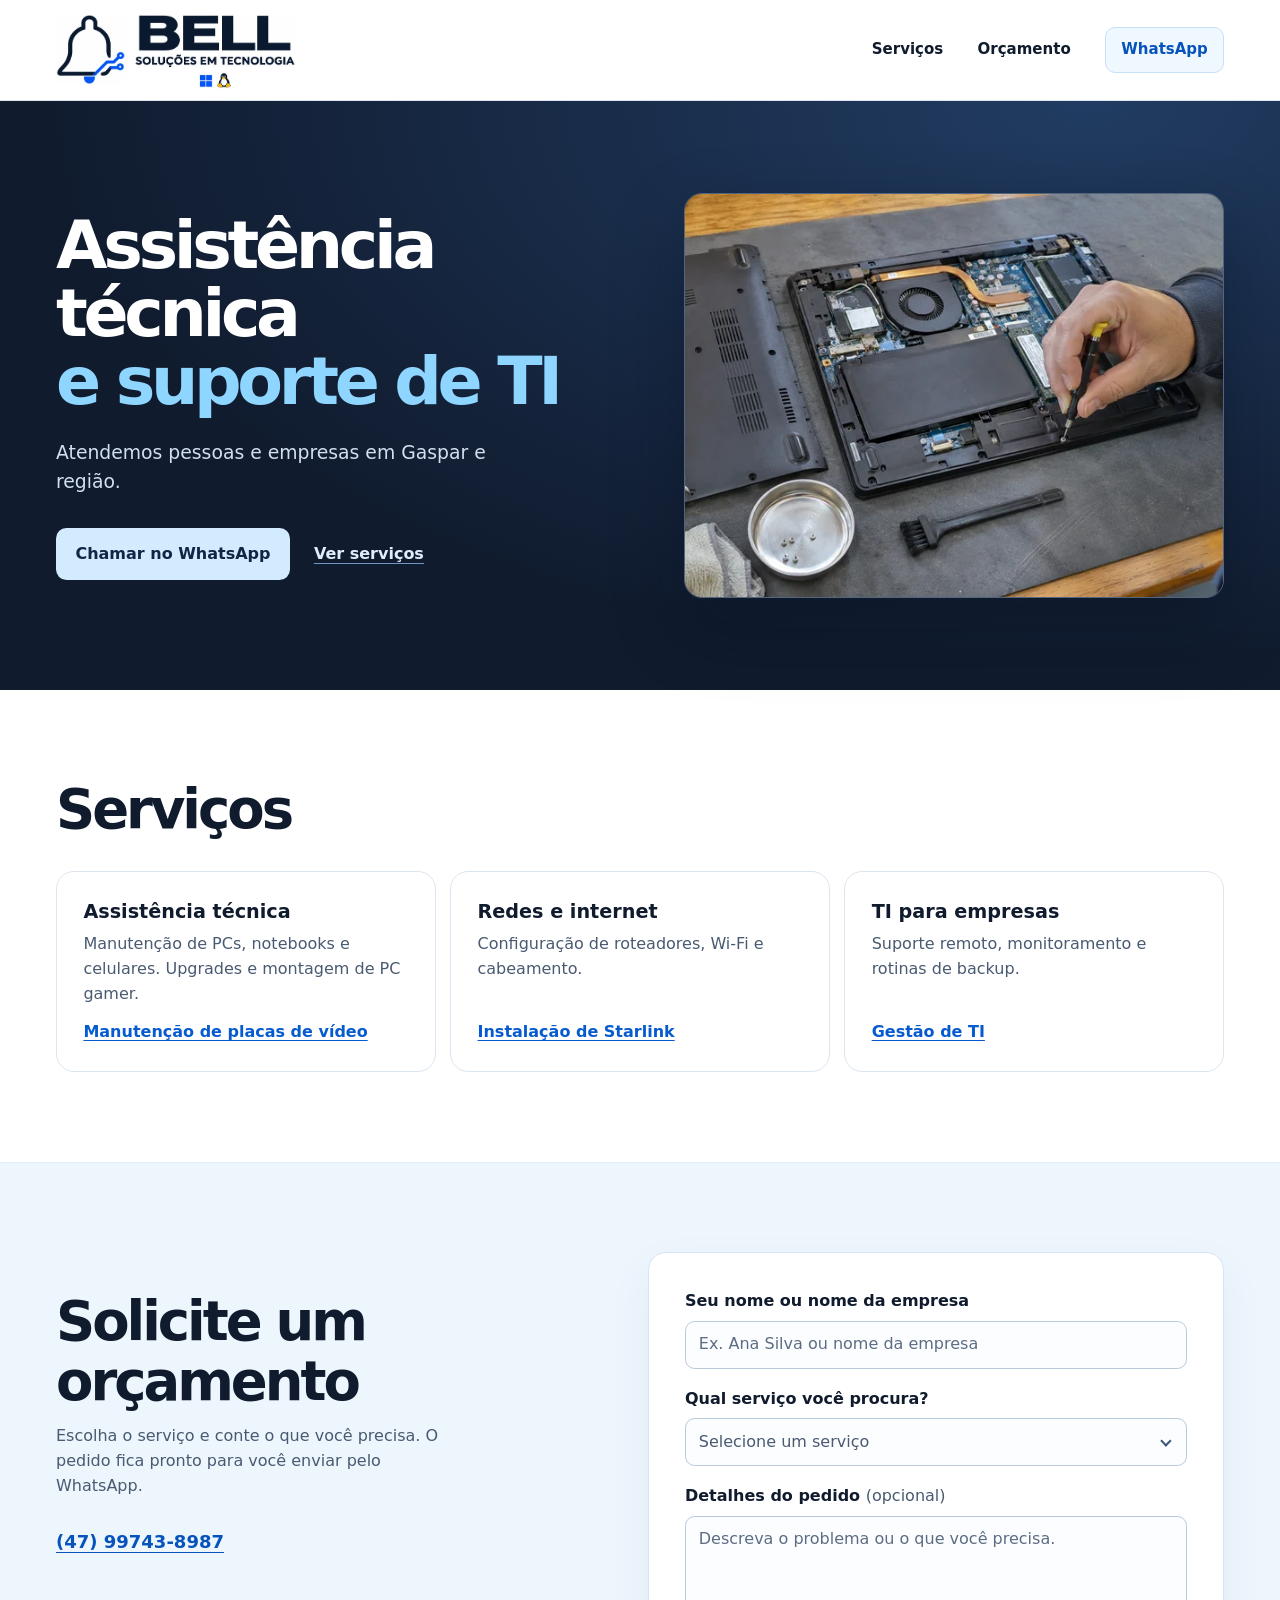
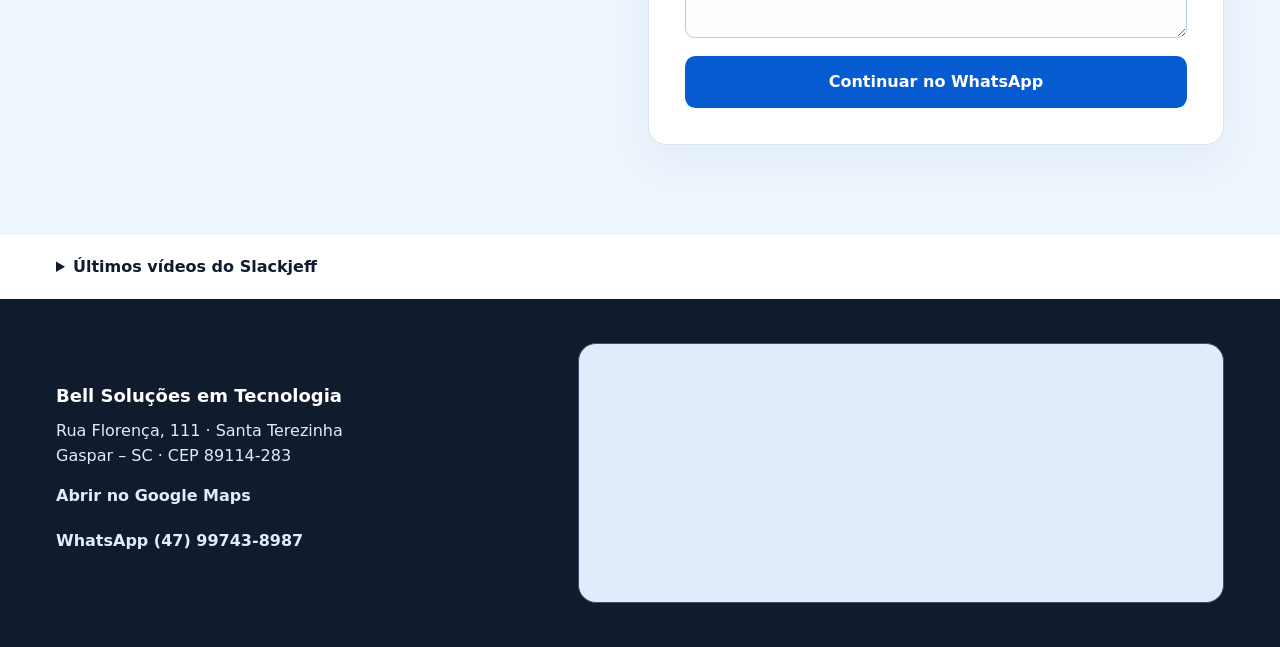
==== commit 687bb575: "Ampliacao de servicos" ====
--- a/public/index.html
+++ b/public/index.html
@@ -76,9 +76,9 @@
       <div class="shell hero__inner">
         <div class="hero__copy">
           <h1 id="titulo-principal">Assistência técnica <span>e suporte de TI</span></h1>
-          <p>Manutenção de PCs, notebooks e placas de vídeo. Redes, Starlink e suporte de TI para empresas em Gaspar e região.</p>
+          <p>Atendemos pessoas e empresas em Gaspar e região.</p>
           <div class="hero__actions">
-            <a class="button button--light" href="#orcamento">Solicitar orçamento</a>
+            <a class="button button--light" href="https://wa.me/5547997438987">Chamar no WhatsApp</a>
             <a class="hero__services" href="#servicos">Ver serviços</a>
           </div>
         </div>
@@ -96,134 +96,40 @@
       <div class="shell">
         <div class="section-heading">
           <h2 id="titulo-servicos">Serviços</h2>
-          <p>Selecione um serviço para preencher seu pedido de orçamento.</p>
         </div>
 
         <div class="service-grid">
-          <a class="service-card" href="#orcamento" data-service="computadores">
-            <svg class="service-card__icon" viewBox="0 0 24 24" width="24" height="24" aria-hidden="true" focusable="false">
-              <rect x="3" y="4" width="18" height="13" rx="2"/>
-              <path d="M12 17v4m-4 0h8"/>
-            </svg>
-            <h3>Manutenção de computadores</h3>
-            <p>Diagnóstico e reparo de PCs com lentidão, travamentos ou falhas de inicialização.</p>
-          </a>
-          <a class="service-card" href="#orcamento" data-service="notebooks">
-            <svg class="service-card__icon" viewBox="0 0 24 24" width="24" height="24" aria-hidden="true" focusable="false">
-              <path d="M5 16V6a2 2 0 0 1 2-2h10a2 2 0 0 1 2 2v10m-14 0L2 20h20l-3-4H5Z"/>
-              <path d="M10 18h4"/>
-            </svg>
-            <h3>Manutenção de notebooks</h3>
-            <p>Diagnóstico e manutenção para equipamentos de uso pessoal ou profissional.</p>
-          </a>
-          <a class="service-card" href="#orcamento" data-service="placas-de-video">
-            <svg class="service-card__icon" viewBox="0 0 24 24" width="24" height="24" aria-hidden="true" focusable="false">
-              <rect x="4" y="6" width="17" height="11" rx="2"/>
-              <path d="M4 4H2v15m5-2v3h6v-3m3-6h2m-2 3h2"/>
-              <circle cx="10" cy="11.5" r="2.5"/>
-            </svg>
-            <h3>Manutenção de placas de vídeo</h3>
-            <p>Diagnóstico de falta de imagem, falhas gráficas e superaquecimento. Limpeza, troca de pasta térmica e teste das ventoinhas, conforme o modelo e a avaliação.</p>
-          </a>
-          <a class="service-card" href="#orcamento" data-service="upgrades">
-            <svg class="service-card__icon" viewBox="0 0 24 24" width="24" height="24" aria-hidden="true" focusable="false">
-              <rect x="5" y="5" width="14" height="14" rx="2"/>
-              <path d="M9 2v3m6-3v3M9 19v3m6-3v3M2 9h3m-3 6h3m14-6h3m-3 6h3m-13-2 3-3 3 3m-3-3v6"/>
-            </svg>
-            <h3>Upgrades e troca de peças</h3>
-            <p>Instalação de SSD, memória RAM e outros componentes, com verificação de compatibilidade e teste após a troca.</p>
-          </a>
-          <a class="service-card" href="#orcamento" data-service="pc-gamer">
-            <svg class="service-card__icon" viewBox="0 0 24 24" width="24" height="24" aria-hidden="true" focusable="false">
-              <rect x="5" y="3" width="14" height="18" rx="2"/>
-              <circle cx="12" cy="10" r="3"/>
-              <path d="M9 17h6"/>
-            </svg>
-            <h3>Montagem de PC gamer</h3>
-            <p>Conferência das peças, montagem, organização dos cabos e testes de funcionamento e temperatura.</p>
-          </a>
-          <a class="service-card" href="#orcamento" data-service="limpeza">
-            <svg class="service-card__icon" viewBox="0 0 24 24" width="24" height="24" aria-hidden="true" focusable="false">
-              <path d="m10.3 13.7 7.9-10a1.7 1.7 0 0 1 2.4-.2 1.7 1.7 0 0 1 .2 2.4l-8.1 9.9"/>
-              <path d="M12.7 15.8c1.3 1.8.3 4.9-2.8 5.4-3.8.6-6.4-.7-6.9-2 .9.1 2.3-.4 2.5-2.2.2-2 1.6-3.6 3.7-3.6 1.3 0 2.7.9 3.5 2.4Z"/>
-              <path d="M5 4v4M3 6h4"/>
-            </svg>
-            <h3>Limpeza interna</h3>
-            <p>Remoção de poeira e verificação das ventoinhas e da refrigeração de PCs e notebooks.</p>
-          </a>
-          <a class="service-card" href="#orcamento" data-service="windows">
-            <svg class="service-card__icon" viewBox="0 0 24 24" width="24" height="24" aria-hidden="true" focusable="false">
-              <path d="M3 3h7.5v7.5H3zm10.5 0H21v7.5h-7.5zM3 13.5h7.5V21H3zm10.5 0H21V21h-7.5z"/>
-            </svg>
-            <h3>Formatação e instalação do Windows</h3>
-            <p>Instalação com licença original válida, configuração de drivers e atualizações.</p>
-          </a>
-          <a class="service-card" href="#orcamento" data-service="linux">
-            <svg class="service-card__icon" viewBox="0 0 24 24" width="24" height="24" aria-hidden="true" focusable="false">
-              <rect x="3" y="4" width="18" height="16" rx="2"/>
-              <path d="m7 9 3 3-3 3m6 0h4"/>
-            </svg>
-            <h3>Instalação e configuração de Linux</h3>
-            <p>Instalação ou reinstalação do sistema com uma distribuição adequada ao seu uso.</p>
-          </a>
-          <a class="service-card" href="#orcamento" data-service="backup">
-            <svg class="service-card__icon" viewBox="0 0 24 24" width="24" height="24" aria-hidden="true" focusable="false">
-              <path d="M21 15a4 4 0 0 0-4-4h-1a5.7 5.7 0 0 0-11 1 3.5 3.5 0 0 0 .5 7h2m9 0H17a4 4 0 0 0 4-4Z"/>
-              <path d="M10 14h4v6h-4z"/>
-            </svg>
-            <h3>Backup de arquivos</h3>
-            <p>Cópia de segurança de documentos, fotos e outros arquivos antes de formatar ou trocar de equipamento.</p>
-          </a>
-          <a class="service-card" href="#orcamento" data-service="restauracao">
-            <svg class="service-card__icon" viewBox="0 0 24 24" width="24" height="24" aria-hidden="true" focusable="false">
-              <path d="M8 20H5a2 2 0 0 1-2-2V7a2 2 0 0 1 2-2h4l2 2h8a2 2 0 0 1 2 2v2"/>
-              <circle cx="15.5" cy="16.5" r="5"/>
-              <path d="M15.5 14v2.8l1.6 1"/>
-            </svg>
-            <h3>Restauração de dados</h3>
-            <p>Restauração de arquivos a partir de backups existentes, no mesmo equipamento ou em outro computador.</p>
-          </a>
-          <a class="service-card" href="#orcamento" data-service="celulares">
-            <svg class="service-card__icon" viewBox="0 0 24 24" width="24" height="24" aria-hidden="true" focusable="false">
-              <rect x="7" y="2" width="10" height="20" rx="2"/>
-              <path d="M10 5h4m-3 14h2"/>
-            </svg>
-            <h3>Manutenção de celulares</h3>
-            <p>Avaliação de celulares com lentidão, travamentos ou tela danificada. Consulte a disponibilidade de troca de tela para o seu modelo.</p>
-          </a>
-          <a class="service-card" href="#orcamento" data-service="redes">
-            <svg class="service-card__icon" viewBox="0 0 24 24" width="24" height="24" aria-hidden="true" focusable="false">
-              <path d="M3 9a14 14 0 0 1 18 0M6 12a9 9 0 0 1 12 0m-9 3a4.5 4.5 0 0 1 6 0"/>
-              <circle cx="12" cy="19" r="1"/>
-            </svg>
-            <h3>Redes, Wi-Fi e cabeamento</h3>
-            <p>Configuração de roteadores, avaliação de sinal fraco ou quedas no Wi-Fi e montagem de cabos de rede.</p>
-          </a>
-          <a class="service-card" href="#orcamento" data-service="suporte-remoto">
-            <svg class="service-card__icon" viewBox="0 0 24 24" width="24" height="24" aria-hidden="true" focusable="false">
-              <rect x="3" y="4" width="18" height="13" rx="2"/>
-              <path d="M12 17v4m-4 0h8M8 9h8m-3-3 3 3-3 3"/>
-            </svg>
-            <h3>Suporte técnico remoto</h3>
-            <p>Atendimento por acesso remoto para configurar programas, e-mail e impressoras ou resolver problemas de software.</p>
-          </a>
-          <a class="service-card" href="#orcamento" data-service="msp">
-            <svg class="service-card__icon" viewBox="0 0 24 24" width="24" height="24" aria-hidden="true" focusable="false">
-              <rect x="3" y="4" width="18" height="7" rx="2"/>
-              <rect x="3" y="13" width="18" height="7" rx="2"/>
-              <path d="M7 7.5h.01M7 16.5h.01m5-9h5m-5 9h5"/>
-            </svg>
-            <h3>Gestão de TI para empresas</h3>
-            <p>Suporte contínuo (MSP), monitoramento de infraestrutura e acompanhamento das rotinas de backup.</p>
-          </a>
-          <a class="service-card" href="#orcamento" data-service="starlink">
-            <svg class="service-card__icon" viewBox="0 0 24 24" width="24" height="24" aria-hidden="true" focusable="false">
-              <path d="M4 11l9 9a9 9 0 0 1-9-9Zm4.5 4.5 4.7-4.7m-.5-7.6a8 8 0 0 1 8.1 8.1m-8-4.5a4.6 4.6 0 0 1 4.5 4.5"/>
-            </svg>
-            <h3>Instalação de Starlink</h3>
-            <p>Instalação da antena, configuração do Wi-Fi e teste da conexão.</p>
-          </a>
-        </div>
+          <article class="service-card">
+            <h3>Assistência técnica</h3>
+            <p>Manutenção de PCs, notebooks e celulares. Upgrades e montagem de PC gamer.</p>
+            <a href="#orcamento" data-service="placas-de-video">Manutenção de placas de vídeo</a>
+          </article>
+          <article class="service-card">
+            <h3>Redes e internet</h3>
+            <p>Configuração de roteadores, Wi-Fi e cabeamento.</p>
+            <a href="#orcamento" data-service="starlink">Instalação de Starlink</a>
+          </article>
+          <article class="service-card">
+            <h3>TI para empresas</h3>
+            <p>Suporte remoto, monitoramento e rotinas de backup.</p>
+            <a href="#orcamento" data-service="msp">Gestão de TI</a>
+          </article>
+        </div>
+      </div>
+    </section>
+
+    <!-- Ao publicar o vídeo, preencha data-youtube-id com o ID do YouTube. -->
+    <section id="bancada" class="section bench" aria-labelledby="titulo-bancada" data-youtube-id="" hidden>
+      <div class="shell bench__inner">
+        <div class="bench__copy">
+          <h2 id="titulo-bancada">Manutenção de uma RX 570</h2>
+          <p>Veja a manutenção na bancada e os testes antes e depois.</p>
+          <a class="button button--primary" href="#orcamento" data-service="placas-de-video">Pedir orçamento para placa de vídeo</a>
+        </div>
+        <button class="bench__play" type="button" aria-label="Assistir à manutenção de uma RX 570">
+          <img width="480" height="270" loading="lazy" decoding="async" alt="">
+          <span>Assistir ao vídeo</span>
+        </button>
       </div>
     </section>
 
@@ -281,26 +187,22 @@
         </form>
       </div>
     </section>
-    <section id="videos" class="section" aria-labelledby="titulo-videos">
-      <div class="shell">
-        <div class="section-heading videos-heading">
-          <div>
-            <h2 id="titulo-videos">Últimos vídeos do Slackjeff</h2>
-            <a class="videos-channel" href="https://www.youtube.com/@slackjeff/videos">Ver canal no YouTube</a>
-          </div>
-          <div id="videos-controls" class="videos-controls" hidden>
-            <button id="videos-prev" type="button" aria-label="Vídeos anteriores" aria-controls="videos-list">
-              <svg viewBox="0 0 24 24" width="22" height="22" aria-hidden="true" fill="none" stroke="currentColor" stroke-width="2" stroke-linecap="round" stroke-linejoin="round"><path d="m14 6-6 6 6 6"/></svg>
-            </button>
-            <button id="videos-next" type="button" aria-label="Próximos vídeos" aria-controls="videos-list">
-              <svg viewBox="0 0 24 24" width="22" height="22" aria-hidden="true" fill="none" stroke="currentColor" stroke-width="2" stroke-linecap="round" stroke-linejoin="round"><path d="m10 6 6 6-6 6"/></svg>
-            </button>
-          </div>
-        </div>
-        <p id="videos-status" class="videos-status" role="status" hidden></p>
-        <ul id="videos-list" class="videos-list" aria-label="Vídeos recentes do canal" tabindex="0" hidden></ul>
-      </div>
-    </section>
+    <details id="videos" class="shell videos">
+      <summary>Últimos vídeos do Slackjeff</summary>
+      <div class="videos-heading">
+        <a class="videos-channel" href="https://www.youtube.com/@slackjeff/videos">Ver canal no YouTube</a>
+        <div id="videos-controls" class="videos-controls" hidden>
+          <button id="videos-prev" type="button" aria-label="Vídeos anteriores" aria-controls="videos-list">
+            <svg viewBox="0 0 24 24" width="22" height="22" aria-hidden="true" fill="none" stroke="currentColor" stroke-width="2" stroke-linecap="round" stroke-linejoin="round"><path d="m14 6-6 6 6 6"/></svg>
+          </button>
+          <button id="videos-next" type="button" aria-label="Próximos vídeos" aria-controls="videos-list">
+            <svg viewBox="0 0 24 24" width="22" height="22" aria-hidden="true" fill="none" stroke="currentColor" stroke-width="2" stroke-linecap="round" stroke-linejoin="round"><path d="m10 6 6 6-6 6"/></svg>
+          </button>
+        </div>
+      </div>
+      <p id="videos-status" class="videos-status" role="status" hidden></p>
+      <ul id="videos-list" class="videos-list" aria-label="Vídeos recentes do canal" tabindex="0" hidden></ul>
+    </details>
   </main>
 
   <footer class="site-footer">
--- a/public/styles.css
+++ b/public/styles.css
@@ -210,35 +210,63 @@
 }
 
 .service-card {
+  display: flex;
+  flex-direction: column;
+  align-items: flex-start;
+  padding: clamp(1rem, 2.6vw, 1.65rem);
+  border: 1px solid var(--line);
+  border-radius: var(--radius);
+}
+
+.service-card h3 { font-size: 1.2rem; font-weight: 740; line-height: 1.35; }
+.service-card p { margin-block: .45rem .85rem; color: var(--muted); }
+.service-card a {
+  margin-top: auto;
+  color: var(--blue);
+  font-weight: 680;
+  text-underline-offset: .2em;
+}
+
+.bench { padding-top: 0; }
+
+.bench__inner {
+  display: grid;
+  grid-template-columns: minmax(0, 1fr) minmax(0, 1fr);
+  align-items: center;
+  gap: clamp(1.25rem, 4vw, 3rem);
+  padding: clamp(1.15rem, 4vw, 2.5rem);
+  border: 1px solid var(--line);
+  border-radius: var(--radius);
+  background: #f3f8ff;
+}
+
+.bench__copy h2 { font-size: clamp(1.65rem, 3.5vw, 2.55rem); }
+.bench__copy p { margin-block: .65rem 1rem; color: var(--muted); }
+
+.bench__play, .bench__player {
   display: block;
-  padding: clamp(1.15rem, 2.6vw, 1.65rem);
-  border: 1px solid var(--line);
-  border-radius: var(--radius);
-  color: var(--ink);
-  text-decoration: none;
-  transition: border-color .16s ease, background-color .16s ease;
-}
-
-.service-card:hover { border-color: #7aa9e6; background: #f3f8ff; }
-
-.service-card__icon {
-  display: block;
-  width: 2.625rem;
-  height: 2.625rem;
-  margin-bottom: .85rem;
-  padding: .55rem;
-  border-radius: .7rem;
-  background: #eaf3ff;
-  color: #0753bc;
-  fill: none;
-  stroke: currentColor;
-  stroke-width: 1.65;
-  stroke-linecap: round;
-  stroke-linejoin: round;
-}
-
-.service-card h3 { font-size: 1.1rem; font-weight: 740; line-height: 1.35; }
-.service-card p { margin-top: .45rem; color: var(--muted); }
+  width: 100%;
+  aspect-ratio: 16 / 9;
+  overflow: hidden;
+  border: 0;
+  border-radius: .75rem;
+  background: var(--ink);
+}
+
+.bench__play { position: relative; padding: 0; cursor: pointer; }
+.bench__play img { width: 100%; height: 100%; object-fit: cover; }
+.bench__play span {
+  position: absolute;
+  top: 50%;
+  left: 50%;
+  translate: -50% -50%;
+  padding: .55rem .75rem;
+  border-radius: .5rem;
+  background: var(--ink);
+  color: var(--paper);
+  font-weight: 730;
+  white-space: nowrap;
+}
 
 .quote {
   background: #edf5fd;
@@ -314,17 +342,20 @@
 .field select:invalid { color: var(--muted); }
 .field select option { color: var(--ink); }
 
+.videos { padding-block: 1.25rem; }
+.videos summary { width: fit-content; cursor: pointer; font-weight: 680; }
+
 .videos-heading {
   display: flex;
-  align-items: end;
+  align-items: center;
   justify-content: space-between;
   flex-wrap: wrap;
   gap: 1rem;
+  margin-block: .75rem;
 }
 
 .videos-channel {
   display: inline-block;
-  margin-top: .8rem;
   color: var(--blue);
   font-weight: 680;
   text-underline-offset: .2em;
@@ -420,7 +451,6 @@
   .hero__inner { grid-template-columns: 1fr; }
   .hero h1 { max-width: 15em; }
   .hero__image { max-height: 24rem; }
-  .service-grid { grid-template-columns: repeat(2, minmax(0, 1fr)); }
   .quote__inner { grid-template-columns: .85fr 1fr; gap: 1.65rem; }
   .videos-list { grid-auto-columns: calc((100% - var(--video-gap)) / 2); }
 }
@@ -435,7 +465,8 @@
   .hero__actions { margin-top: 1.45rem; gap: .65rem 1rem; }
   .section { padding-block: 3.25rem; }
   .section-heading { margin-bottom: 1.35rem; }
-  .service-grid, .quote__inner { grid-template-columns: 1fr; }
+  .service-grid, .bench__inner, .quote__inner { grid-template-columns: 1fr; }
+  .bench { padding-top: 0; }
   .quote__copy { padding: 0; }
   .videos-list { grid-auto-columns: 85%; }
   .site-footer__inner { grid-template-columns: minmax(0, 1fr); }
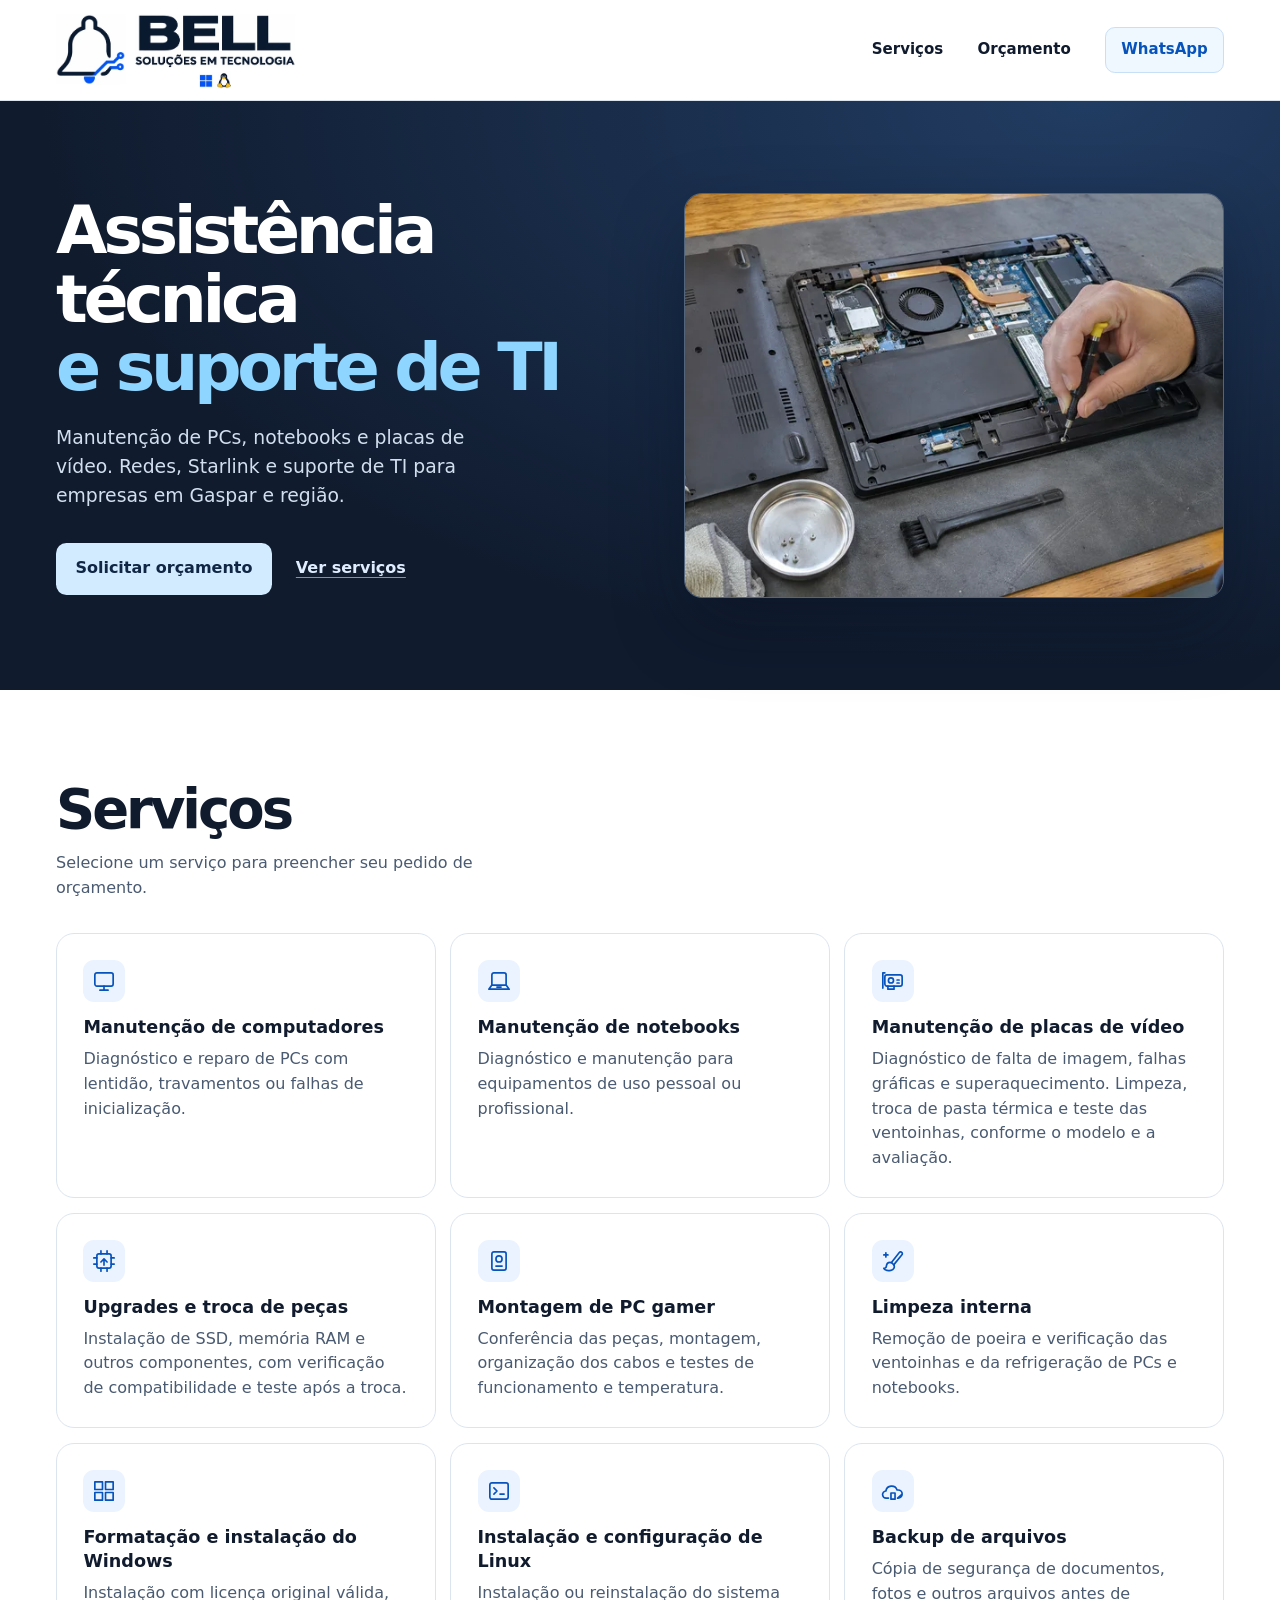
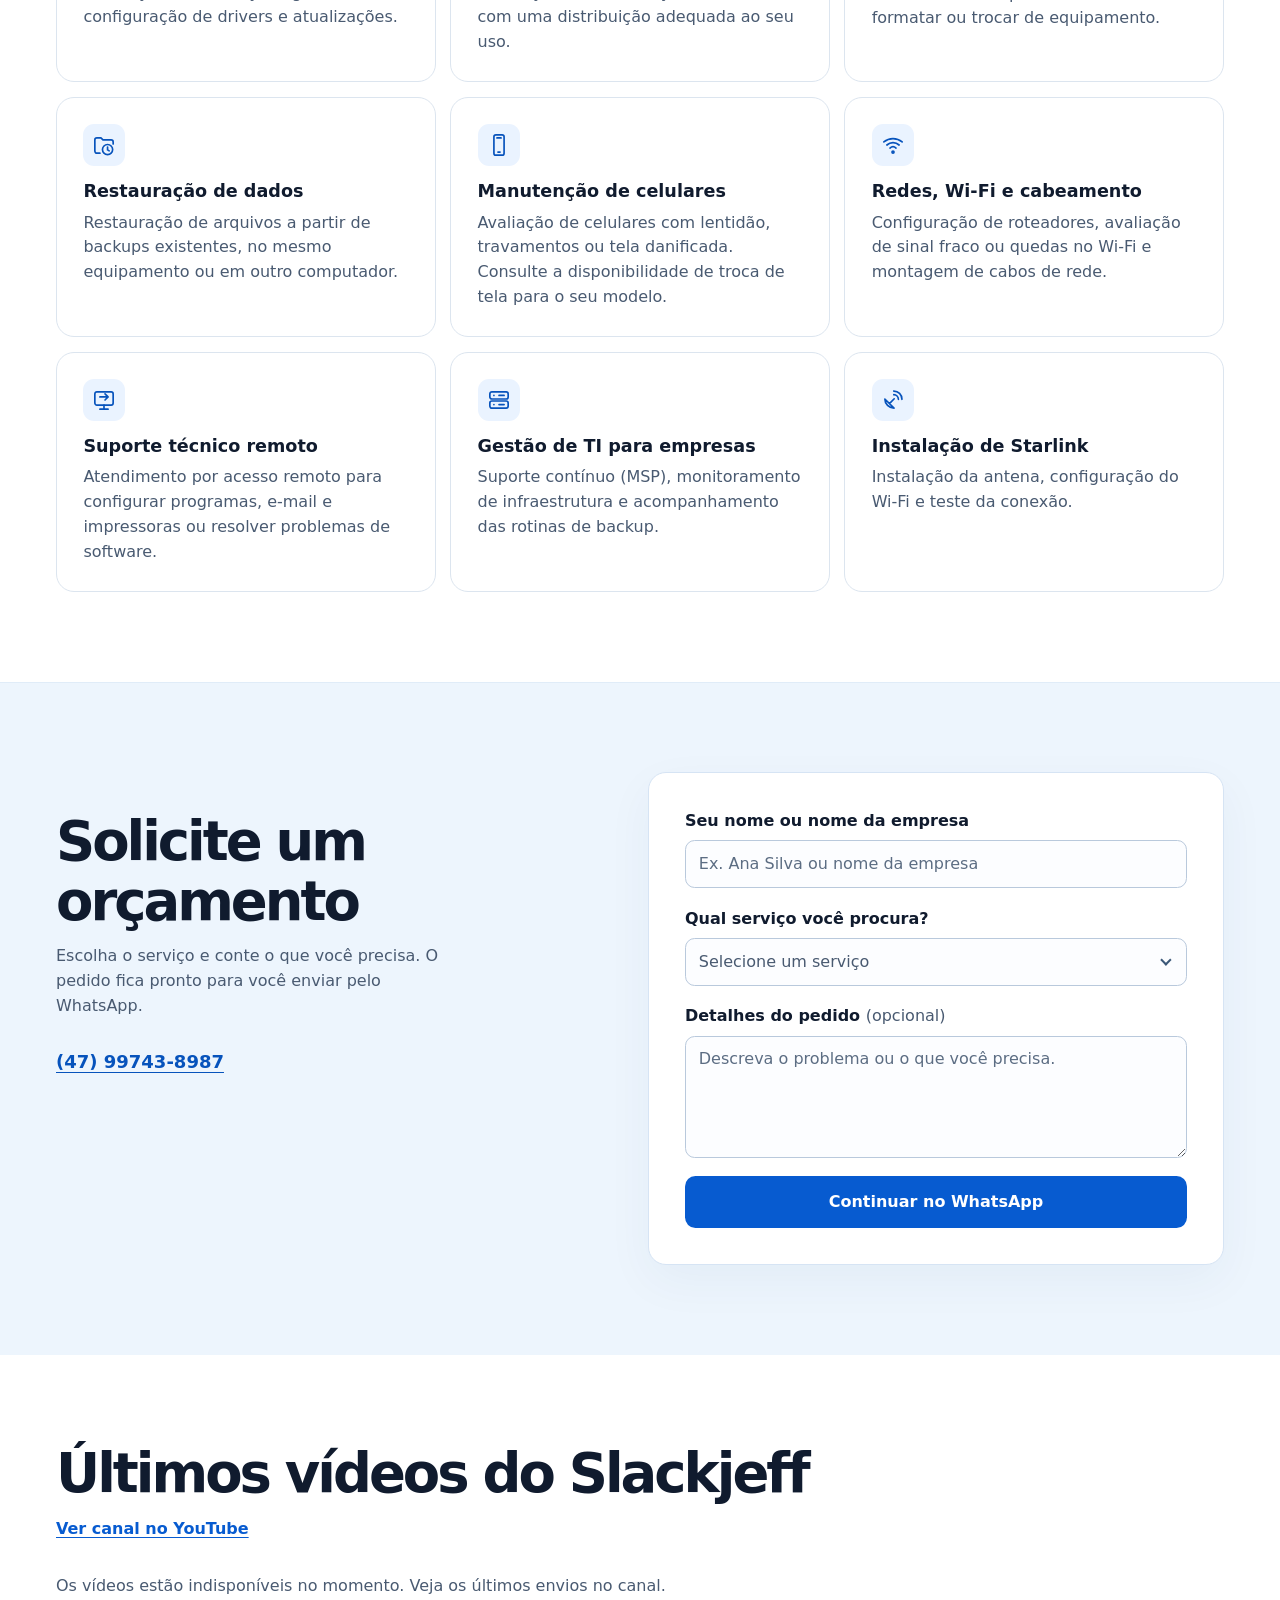
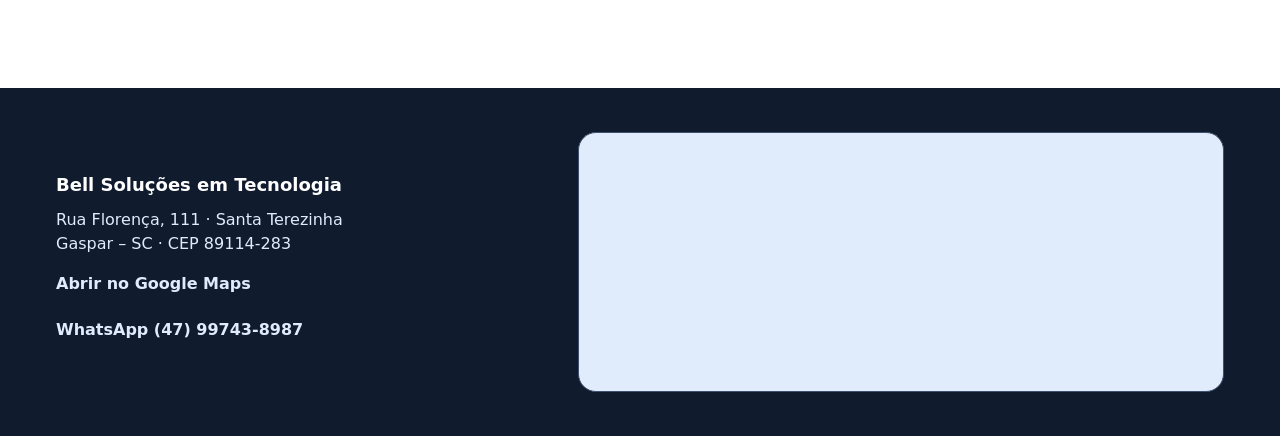
==== commit 0828d222: "rev" ====
--- a/public/index.html
+++ b/public/index.html
@@ -76,9 +76,9 @@
       <div class="shell hero__inner">
         <div class="hero__copy">
           <h1 id="titulo-principal">Assistência técnica <span>e suporte de TI</span></h1>
-          <p>Atendemos pessoas e empresas em Gaspar e região.</p>
+          <p>Manutenção de PCs, notebooks e placas de vídeo. Redes, Starlink e suporte de TI para empresas em Gaspar e região.</p>
           <div class="hero__actions">
-            <a class="button button--light" href="https://wa.me/5547997438987">Chamar no WhatsApp</a>
+            <a class="button button--light" href="#orcamento">Solicitar orçamento</a>
             <a class="hero__services" href="#servicos">Ver serviços</a>
           </div>
         </div>
@@ -96,40 +96,134 @@
       <div class="shell">
         <div class="section-heading">
           <h2 id="titulo-servicos">Serviços</h2>
+          <p>Selecione um serviço para preencher seu pedido de orçamento.</p>
         </div>
 
         <div class="service-grid">
-          <article class="service-card">
-            <h3>Assistência técnica</h3>
-            <p>Manutenção de PCs, notebooks e celulares. Upgrades e montagem de PC gamer.</p>
-            <a href="#orcamento" data-service="placas-de-video">Manutenção de placas de vídeo</a>
-          </article>
-          <article class="service-card">
-            <h3>Redes e internet</h3>
-            <p>Configuração de roteadores, Wi-Fi e cabeamento.</p>
-            <a href="#orcamento" data-service="starlink">Instalação de Starlink</a>
-          </article>
-          <article class="service-card">
-            <h3>TI para empresas</h3>
-            <p>Suporte remoto, monitoramento e rotinas de backup.</p>
-            <a href="#orcamento" data-service="msp">Gestão de TI</a>
-          </article>
-        </div>
-      </div>
-    </section>
-
-    <!-- Ao publicar o vídeo, preencha data-youtube-id com o ID do YouTube. -->
-    <section id="bancada" class="section bench" aria-labelledby="titulo-bancada" data-youtube-id="" hidden>
-      <div class="shell bench__inner">
-        <div class="bench__copy">
-          <h2 id="titulo-bancada">Manutenção de uma RX 570</h2>
-          <p>Veja a manutenção na bancada e os testes antes e depois.</p>
-          <a class="button button--primary" href="#orcamento" data-service="placas-de-video">Pedir orçamento para placa de vídeo</a>
-        </div>
-        <button class="bench__play" type="button" aria-label="Assistir à manutenção de uma RX 570">
-          <img width="480" height="270" loading="lazy" decoding="async" alt="">
-          <span>Assistir ao vídeo</span>
-        </button>
+          <a class="service-card" href="#orcamento" data-service="computadores">
+            <svg class="service-card__icon" viewBox="0 0 24 24" width="24" height="24" aria-hidden="true" focusable="false">
+              <rect x="3" y="4" width="18" height="13" rx="2"/>
+              <path d="M12 17v4m-4 0h8"/>
+            </svg>
+            <h3>Manutenção de computadores</h3>
+            <p>Diagnóstico e reparo de PCs com lentidão, travamentos ou falhas de inicialização.</p>
+          </a>
+          <a class="service-card" href="#orcamento" data-service="notebooks">
+            <svg class="service-card__icon" viewBox="0 0 24 24" width="24" height="24" aria-hidden="true" focusable="false">
+              <path d="M5 16V6a2 2 0 0 1 2-2h10a2 2 0 0 1 2 2v10m-14 0L2 20h20l-3-4H5Z"/>
+              <path d="M10 18h4"/>
+            </svg>
+            <h3>Manutenção de notebooks</h3>
+            <p>Diagnóstico e manutenção para equipamentos de uso pessoal ou profissional.</p>
+          </a>
+          <a class="service-card" href="#orcamento" data-service="placas-de-video">
+            <svg class="service-card__icon" viewBox="0 0 24 24" width="24" height="24" aria-hidden="true" focusable="false">
+              <rect x="4" y="6" width="17" height="11" rx="2"/>
+              <path d="M4 4H2v15m5-2v3h6v-3m3-6h2m-2 3h2"/>
+              <circle cx="10" cy="11.5" r="2.5"/>
+            </svg>
+            <h3>Manutenção de placas de vídeo</h3>
+            <p>Diagnóstico de falta de imagem, falhas gráficas e superaquecimento. Limpeza, troca de pasta térmica e teste das ventoinhas, conforme o modelo e a avaliação.</p>
+          </a>
+          <a class="service-card" href="#orcamento" data-service="upgrades">
+            <svg class="service-card__icon" viewBox="0 0 24 24" width="24" height="24" aria-hidden="true" focusable="false">
+              <rect x="5" y="5" width="14" height="14" rx="2"/>
+              <path d="M9 2v3m6-3v3M9 19v3m6-3v3M2 9h3m-3 6h3m14-6h3m-3 6h3m-13-2 3-3 3 3m-3-3v6"/>
+            </svg>
+            <h3>Upgrades e troca de peças</h3>
+            <p>Instalação de SSD, memória RAM e outros componentes, com verificação de compatibilidade e teste após a troca.</p>
+          </a>
+          <a class="service-card" href="#orcamento" data-service="pc-gamer">
+            <svg class="service-card__icon" viewBox="0 0 24 24" width="24" height="24" aria-hidden="true" focusable="false">
+              <rect x="5" y="3" width="14" height="18" rx="2"/>
+              <circle cx="12" cy="10" r="3"/>
+              <path d="M9 17h6"/>
+            </svg>
+            <h3>Montagem de PC gamer</h3>
+            <p>Conferência das peças, montagem, organização dos cabos e testes de funcionamento e temperatura.</p>
+          </a>
+          <a class="service-card" href="#orcamento" data-service="limpeza">
+            <svg class="service-card__icon" viewBox="0 0 24 24" width="24" height="24" aria-hidden="true" focusable="false">
+              <path d="m10.3 13.7 7.9-10a1.7 1.7 0 0 1 2.4-.2 1.7 1.7 0 0 1 .2 2.4l-8.1 9.9"/>
+              <path d="M12.7 15.8c1.3 1.8.3 4.9-2.8 5.4-3.8.6-6.4-.7-6.9-2 .9.1 2.3-.4 2.5-2.2.2-2 1.6-3.6 3.7-3.6 1.3 0 2.7.9 3.5 2.4Z"/>
+              <path d="M5 4v4M3 6h4"/>
+            </svg>
+            <h3>Limpeza interna</h3>
+            <p>Remoção de poeira e verificação das ventoinhas e da refrigeração de PCs e notebooks.</p>
+          </a>
+          <a class="service-card" href="#orcamento" data-service="windows">
+            <svg class="service-card__icon" viewBox="0 0 24 24" width="24" height="24" aria-hidden="true" focusable="false">
+              <path d="M3 3h7.5v7.5H3zm10.5 0H21v7.5h-7.5zM3 13.5h7.5V21H3zm10.5 0H21V21h-7.5z"/>
+            </svg>
+            <h3>Formatação e instalação do Windows</h3>
+            <p>Instalação com licença original válida, configuração de drivers e atualizações.</p>
+          </a>
+          <a class="service-card" href="#orcamento" data-service="linux">
+            <svg class="service-card__icon" viewBox="0 0 24 24" width="24" height="24" aria-hidden="true" focusable="false">
+              <rect x="3" y="4" width="18" height="16" rx="2"/>
+              <path d="m7 9 3 3-3 3m6 0h4"/>
+            </svg>
+            <h3>Instalação e configuração de Linux</h3>
+            <p>Instalação ou reinstalação do sistema com uma distribuição adequada ao seu uso.</p>
+          </a>
+          <a class="service-card" href="#orcamento" data-service="backup">
+            <svg class="service-card__icon" viewBox="0 0 24 24" width="24" height="24" aria-hidden="true" focusable="false">
+              <path d="M21 15a4 4 0 0 0-4-4h-1a5.7 5.7 0 0 0-11 1 3.5 3.5 0 0 0 .5 7h2m9 0H17a4 4 0 0 0 4-4Z"/>
+              <path d="M10 14h4v6h-4z"/>
+            </svg>
+            <h3>Backup de arquivos</h3>
+            <p>Cópia de segurança de documentos, fotos e outros arquivos antes de formatar ou trocar de equipamento.</p>
+          </a>
+          <a class="service-card" href="#orcamento" data-service="restauracao">
+            <svg class="service-card__icon" viewBox="0 0 24 24" width="24" height="24" aria-hidden="true" focusable="false">
+              <path d="M8 20H5a2 2 0 0 1-2-2V7a2 2 0 0 1 2-2h4l2 2h8a2 2 0 0 1 2 2v2"/>
+              <circle cx="15.5" cy="16.5" r="5"/>
+              <path d="M15.5 14v2.8l1.6 1"/>
+            </svg>
+            <h3>Restauração de dados</h3>
+            <p>Restauração de arquivos a partir de backups existentes, no mesmo equipamento ou em outro computador.</p>
+          </a>
+          <a class="service-card" href="#orcamento" data-service="celulares">
+            <svg class="service-card__icon" viewBox="0 0 24 24" width="24" height="24" aria-hidden="true" focusable="false">
+              <rect x="7" y="2" width="10" height="20" rx="2"/>
+              <path d="M10 5h4m-3 14h2"/>
+            </svg>
+            <h3>Manutenção de celulares</h3>
+            <p>Avaliação de celulares com lentidão, travamentos ou tela danificada. Consulte a disponibilidade de troca de tela para o seu modelo.</p>
+          </a>
+          <a class="service-card" href="#orcamento" data-service="redes">
+            <svg class="service-card__icon" viewBox="0 0 24 24" width="24" height="24" aria-hidden="true" focusable="false">
+              <path d="M3 9a14 14 0 0 1 18 0M6 12a9 9 0 0 1 12 0m-9 3a4.5 4.5 0 0 1 6 0"/>
+              <circle cx="12" cy="19" r="1"/>
+            </svg>
+            <h3>Redes, Wi-Fi e cabeamento</h3>
+            <p>Configuração de roteadores, avaliação de sinal fraco ou quedas no Wi-Fi e montagem de cabos de rede.</p>
+          </a>
+          <a class="service-card" href="#orcamento" data-service="suporte-remoto">
+            <svg class="service-card__icon" viewBox="0 0 24 24" width="24" height="24" aria-hidden="true" focusable="false">
+              <rect x="3" y="4" width="18" height="13" rx="2"/>
+              <path d="M12 17v4m-4 0h8M8 9h8m-3-3 3 3-3 3"/>
+            </svg>
+            <h3>Suporte técnico remoto</h3>
+            <p>Atendimento por acesso remoto para configurar programas, e-mail e impressoras ou resolver problemas de software.</p>
+          </a>
+          <a class="service-card" href="#orcamento" data-service="msp">
+            <svg class="service-card__icon" viewBox="0 0 24 24" width="24" height="24" aria-hidden="true" focusable="false">
+              <rect x="3" y="4" width="18" height="7" rx="2"/>
+              <rect x="3" y="13" width="18" height="7" rx="2"/>
+              <path d="M7 7.5h.01M7 16.5h.01m5-9h5m-5 9h5"/>
+            </svg>
+            <h3>Gestão de TI para empresas</h3>
+            <p>Suporte contínuo (MSP), monitoramento de infraestrutura e acompanhamento das rotinas de backup.</p>
+          </a>
+          <a class="service-card" href="#orcamento" data-service="starlink">
+            <svg class="service-card__icon" viewBox="0 0 24 24" width="24" height="24" aria-hidden="true" focusable="false">
+              <path d="M4 11l9 9a9 9 0 0 1-9-9Zm4.5 4.5 4.7-4.7m-.5-7.6a8 8 0 0 1 8.1 8.1m-8-4.5a4.6 4.6 0 0 1 4.5 4.5"/>
+            </svg>
+            <h3>Instalação de Starlink</h3>
+            <p>Instalação da antena, configuração do Wi-Fi e teste da conexão.</p>
+          </a>
+        </div>
       </div>
     </section>
 
@@ -187,22 +281,26 @@
         </form>
       </div>
     </section>
-    <details id="videos" class="shell videos">
-      <summary>Últimos vídeos do Slackjeff</summary>
-      <div class="videos-heading">
-        <a class="videos-channel" href="https://www.youtube.com/@slackjeff/videos">Ver canal no YouTube</a>
-        <div id="videos-controls" class="videos-controls" hidden>
-          <button id="videos-prev" type="button" aria-label="Vídeos anteriores" aria-controls="videos-list">
-            <svg viewBox="0 0 24 24" width="22" height="22" aria-hidden="true" fill="none" stroke="currentColor" stroke-width="2" stroke-linecap="round" stroke-linejoin="round"><path d="m14 6-6 6 6 6"/></svg>
-          </button>
-          <button id="videos-next" type="button" aria-label="Próximos vídeos" aria-controls="videos-list">
-            <svg viewBox="0 0 24 24" width="22" height="22" aria-hidden="true" fill="none" stroke="currentColor" stroke-width="2" stroke-linecap="round" stroke-linejoin="round"><path d="m10 6 6 6-6 6"/></svg>
-          </button>
-        </div>
-      </div>
-      <p id="videos-status" class="videos-status" role="status" hidden></p>
-      <ul id="videos-list" class="videos-list" aria-label="Vídeos recentes do canal" tabindex="0" hidden></ul>
-    </details>
+    <section id="videos" class="section" aria-labelledby="titulo-videos">
+      <div class="shell">
+        <div class="section-heading videos-heading">
+          <div>
+            <h2 id="titulo-videos">Últimos vídeos do Slackjeff</h2>
+            <a class="videos-channel" href="https://www.youtube.com/@slackjeff/videos">Ver canal no YouTube</a>
+          </div>
+          <div id="videos-controls" class="videos-controls" hidden>
+            <button id="videos-prev" type="button" aria-label="Vídeos anteriores" aria-controls="videos-list">
+              <svg viewBox="0 0 24 24" width="22" height="22" aria-hidden="true" fill="none" stroke="currentColor" stroke-width="2" stroke-linecap="round" stroke-linejoin="round"><path d="m14 6-6 6 6 6"/></svg>
+            </button>
+            <button id="videos-next" type="button" aria-label="Próximos vídeos" aria-controls="videos-list">
+              <svg viewBox="0 0 24 24" width="22" height="22" aria-hidden="true" fill="none" stroke="currentColor" stroke-width="2" stroke-linecap="round" stroke-linejoin="round"><path d="m10 6 6 6-6 6"/></svg>
+            </button>
+          </div>
+        </div>
+        <p id="videos-status" class="videos-status" role="status" hidden></p>
+        <ul id="videos-list" class="videos-list" aria-label="Vídeos recentes do canal" tabindex="0" hidden></ul>
+      </div>
+    </section>
   </main>
 
   <footer class="site-footer">
--- a/public/styles.css
+++ b/public/styles.css
@@ -210,63 +210,35 @@
 }
 
 .service-card {
-  display: flex;
-  flex-direction: column;
-  align-items: flex-start;
-  padding: clamp(1rem, 2.6vw, 1.65rem);
+  display: block;
+  padding: clamp(1.15rem, 2.6vw, 1.65rem);
   border: 1px solid var(--line);
   border-radius: var(--radius);
-}
-
-.service-card h3 { font-size: 1.2rem; font-weight: 740; line-height: 1.35; }
-.service-card p { margin-block: .45rem .85rem; color: var(--muted); }
-.service-card a {
-  margin-top: auto;
-  color: var(--blue);
-  font-weight: 680;
-  text-underline-offset: .2em;
-}
-
-.bench { padding-top: 0; }
-
-.bench__inner {
-  display: grid;
-  grid-template-columns: minmax(0, 1fr) minmax(0, 1fr);
-  align-items: center;
-  gap: clamp(1.25rem, 4vw, 3rem);
-  padding: clamp(1.15rem, 4vw, 2.5rem);
-  border: 1px solid var(--line);
-  border-radius: var(--radius);
-  background: #f3f8ff;
-}
-
-.bench__copy h2 { font-size: clamp(1.65rem, 3.5vw, 2.55rem); }
-.bench__copy p { margin-block: .65rem 1rem; color: var(--muted); }
-
-.bench__play, .bench__player {
+  color: var(--ink);
+  text-decoration: none;
+  transition: border-color .16s ease, background-color .16s ease;
+}
+
+.service-card:hover { border-color: #7aa9e6; background: #f3f8ff; }
+
+.service-card__icon {
   display: block;
-  width: 100%;
-  aspect-ratio: 16 / 9;
-  overflow: hidden;
-  border: 0;
-  border-radius: .75rem;
-  background: var(--ink);
-}
-
-.bench__play { position: relative; padding: 0; cursor: pointer; }
-.bench__play img { width: 100%; height: 100%; object-fit: cover; }
-.bench__play span {
-  position: absolute;
-  top: 50%;
-  left: 50%;
-  translate: -50% -50%;
-  padding: .55rem .75rem;
-  border-radius: .5rem;
-  background: var(--ink);
-  color: var(--paper);
-  font-weight: 730;
-  white-space: nowrap;
-}
+  width: 2.625rem;
+  height: 2.625rem;
+  margin-bottom: .85rem;
+  padding: .55rem;
+  border-radius: .7rem;
+  background: #eaf3ff;
+  color: #0753bc;
+  fill: none;
+  stroke: currentColor;
+  stroke-width: 1.65;
+  stroke-linecap: round;
+  stroke-linejoin: round;
+}
+
+.service-card h3 { font-size: 1.1rem; font-weight: 740; line-height: 1.35; }
+.service-card p { margin-top: .45rem; color: var(--muted); }
 
 .quote {
   background: #edf5fd;
@@ -342,20 +314,17 @@
 .field select:invalid { color: var(--muted); }
 .field select option { color: var(--ink); }
 
-.videos { padding-block: 1.25rem; }
-.videos summary { width: fit-content; cursor: pointer; font-weight: 680; }
-
 .videos-heading {
   display: flex;
-  align-items: center;
+  align-items: end;
   justify-content: space-between;
   flex-wrap: wrap;
   gap: 1rem;
-  margin-block: .75rem;
 }
 
 .videos-channel {
   display: inline-block;
+  margin-top: .8rem;
   color: var(--blue);
   font-weight: 680;
   text-underline-offset: .2em;
@@ -451,6 +420,7 @@
   .hero__inner { grid-template-columns: 1fr; }
   .hero h1 { max-width: 15em; }
   .hero__image { max-height: 24rem; }
+  .service-grid { grid-template-columns: repeat(2, minmax(0, 1fr)); }
   .quote__inner { grid-template-columns: .85fr 1fr; gap: 1.65rem; }
   .videos-list { grid-auto-columns: calc((100% - var(--video-gap)) / 2); }
 }
@@ -465,8 +435,7 @@
   .hero__actions { margin-top: 1.45rem; gap: .65rem 1rem; }
   .section { padding-block: 3.25rem; }
   .section-heading { margin-bottom: 1.35rem; }
-  .service-grid, .bench__inner, .quote__inner { grid-template-columns: 1fr; }
-  .bench { padding-top: 0; }
+  .service-grid, .quote__inner { grid-template-columns: 1fr; }
   .quote__copy { padding: 0; }
   .videos-list { grid-auto-columns: 85%; }
   .site-footer__inner { grid-template-columns: minmax(0, 1fr); }
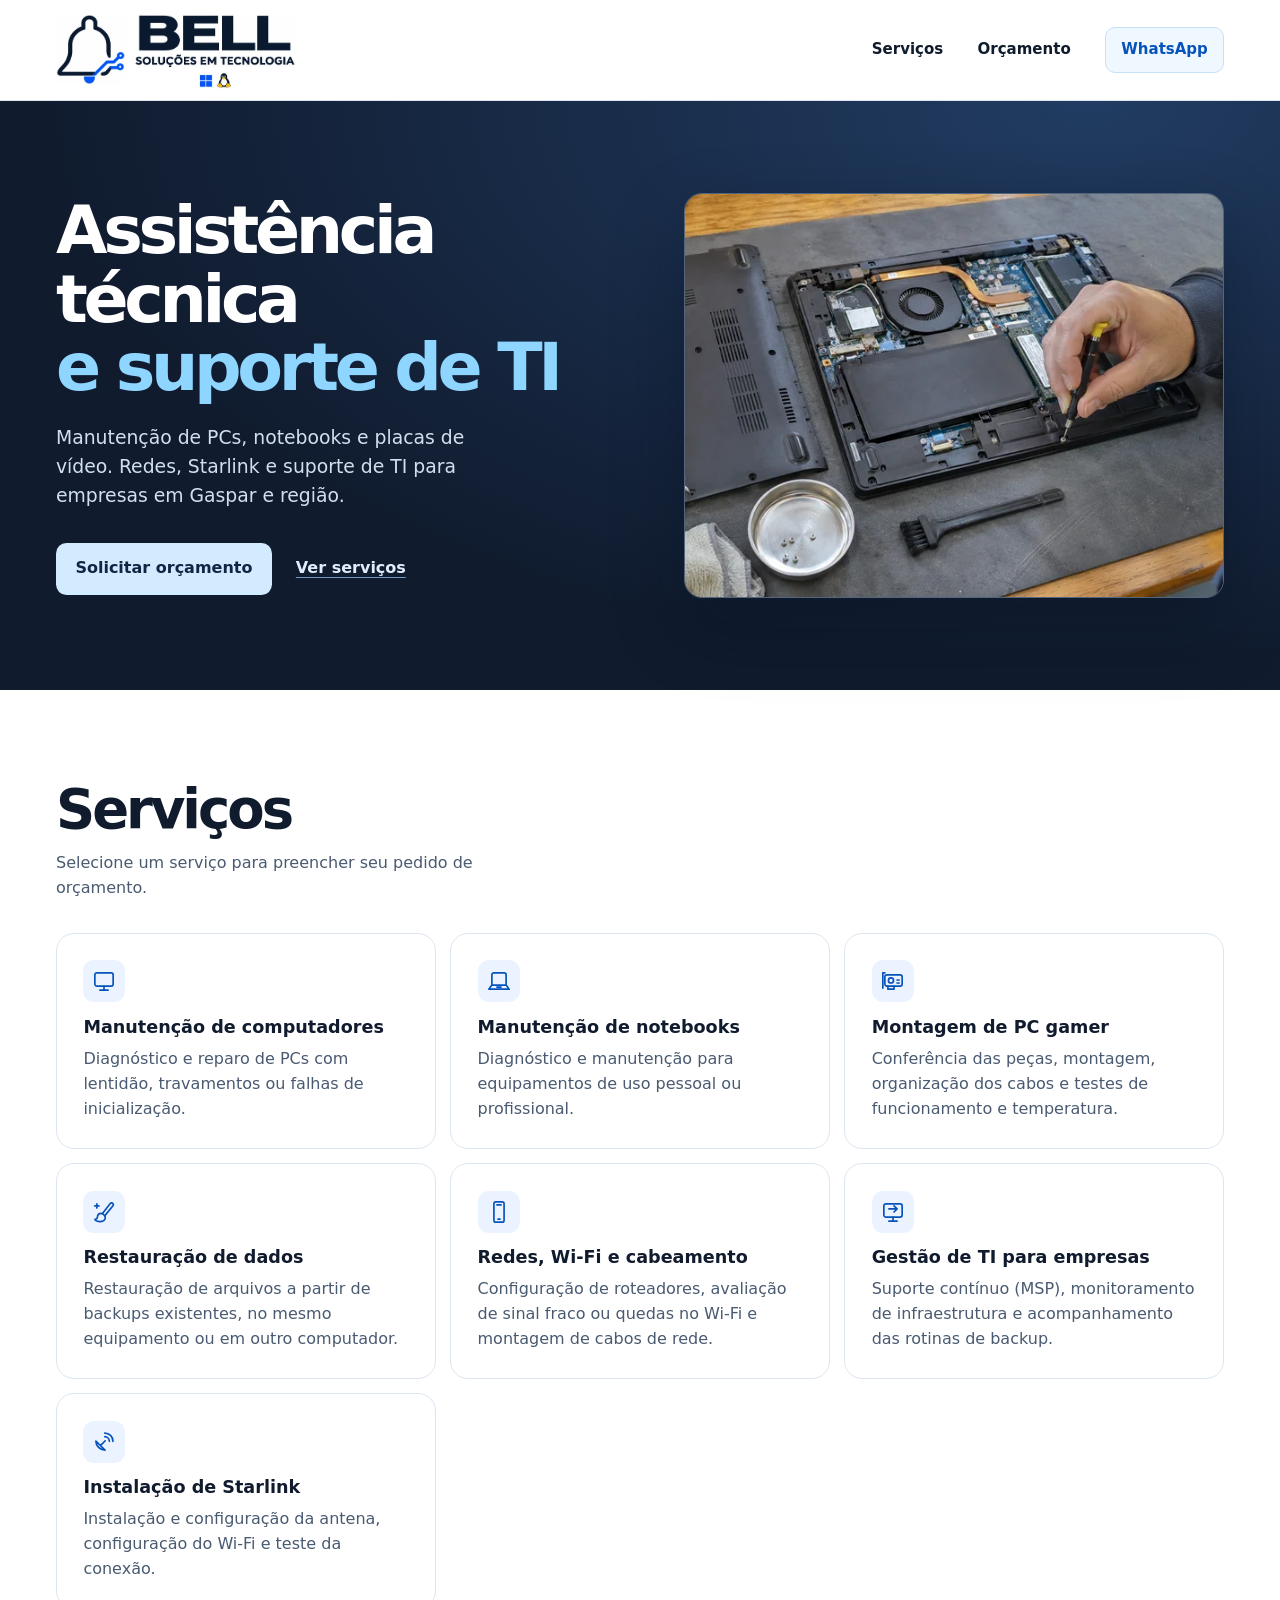
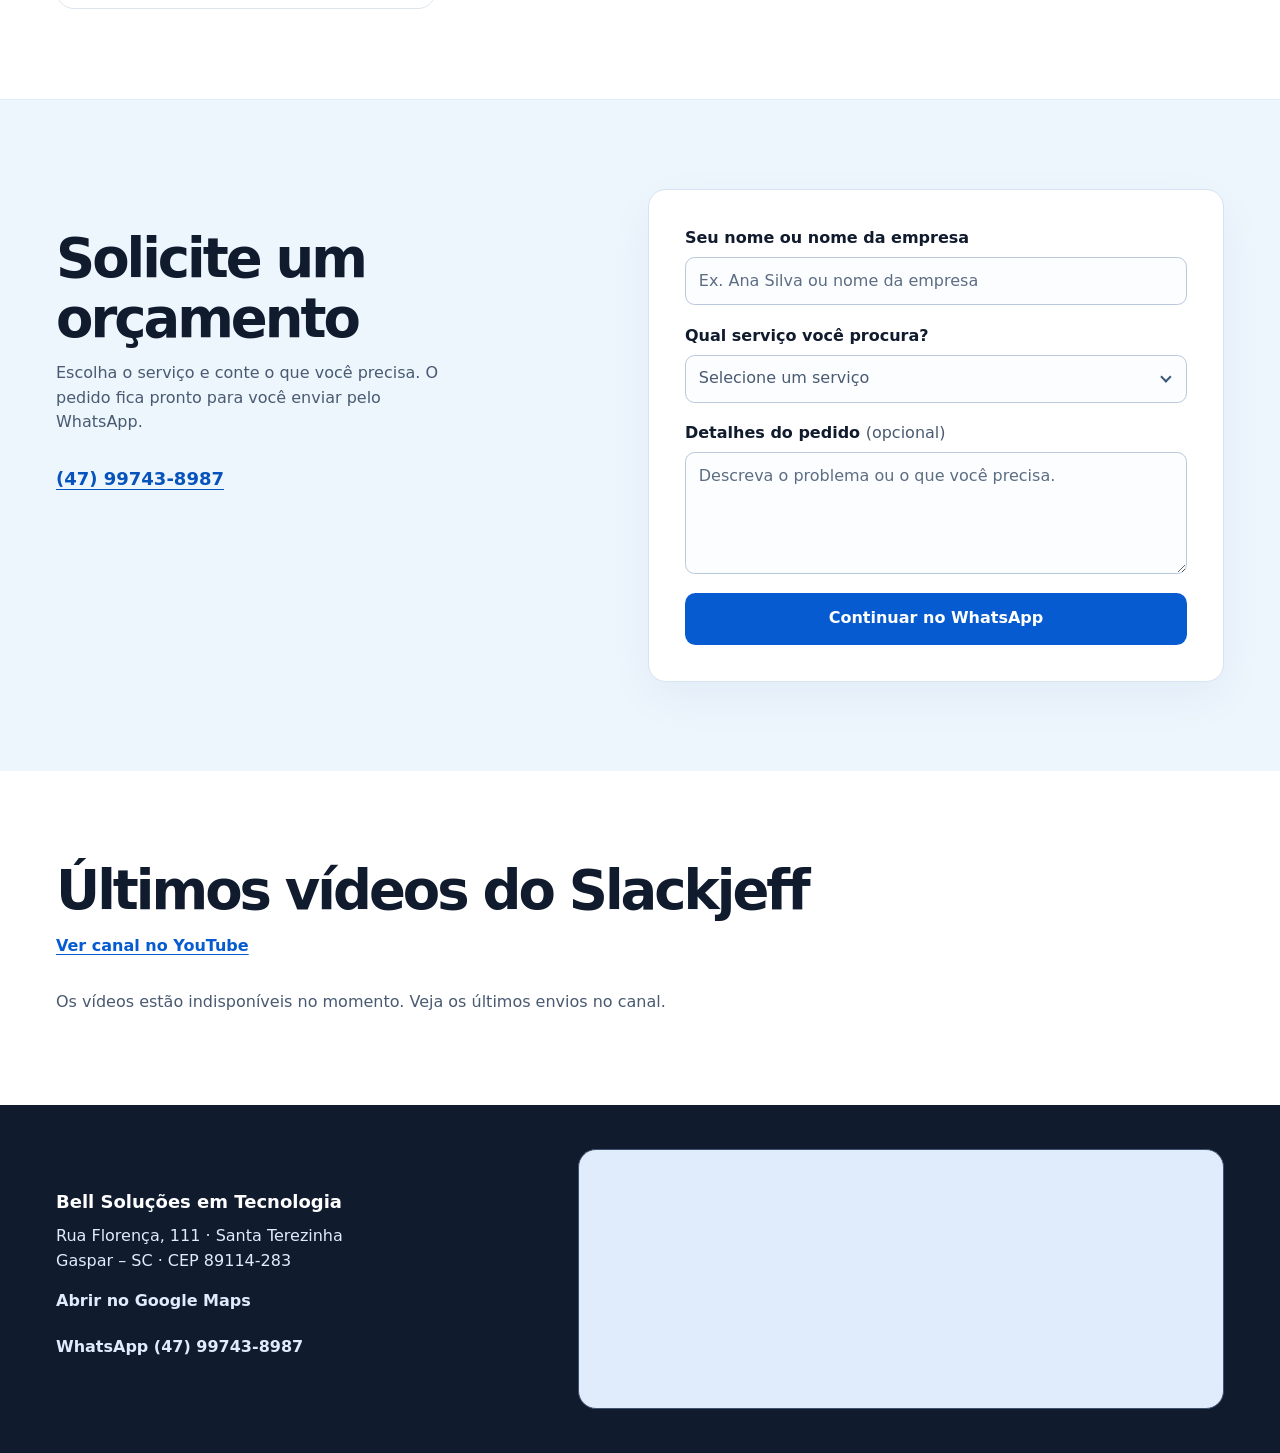
==== commit be6c2a5c: "enx" ====
--- a/public/index.html
+++ b/public/index.html
@@ -122,23 +122,6 @@
               <path d="M4 4H2v15m5-2v3h6v-3m3-6h2m-2 3h2"/>
               <circle cx="10" cy="11.5" r="2.5"/>
             </svg>
-            <h3>Manutenção de placas de vídeo</h3>
-            <p>Diagnóstico de falta de imagem, falhas gráficas e superaquecimento. Limpeza, troca de pasta térmica e teste das ventoinhas, conforme o modelo e a avaliação.</p>
-          </a>
-          <a class="service-card" href="#orcamento" data-service="upgrades">
-            <svg class="service-card__icon" viewBox="0 0 24 24" width="24" height="24" aria-hidden="true" focusable="false">
-              <rect x="5" y="5" width="14" height="14" rx="2"/>
-              <path d="M9 2v3m6-3v3M9 19v3m6-3v3M2 9h3m-3 6h3m14-6h3m-3 6h3m-13-2 3-3 3 3m-3-3v6"/>
-            </svg>
-            <h3>Upgrades e troca de peças</h3>
-            <p>Instalação de SSD, memória RAM e outros componentes, com verificação de compatibilidade e teste após a troca.</p>
-          </a>
-          <a class="service-card" href="#orcamento" data-service="pc-gamer">
-            <svg class="service-card__icon" viewBox="0 0 24 24" width="24" height="24" aria-hidden="true" focusable="false">
-              <rect x="5" y="3" width="14" height="18" rx="2"/>
-              <circle cx="12" cy="10" r="3"/>
-              <path d="M9 17h6"/>
-            </svg>
             <h3>Montagem de PC gamer</h3>
             <p>Conferência das peças, montagem, organização dos cabos e testes de funcionamento e temperatura.</p>
           </a>
@@ -148,38 +131,6 @@
               <path d="M12.7 15.8c1.3 1.8.3 4.9-2.8 5.4-3.8.6-6.4-.7-6.9-2 .9.1 2.3-.4 2.5-2.2.2-2 1.6-3.6 3.7-3.6 1.3 0 2.7.9 3.5 2.4Z"/>
               <path d="M5 4v4M3 6h4"/>
             </svg>
-            <h3>Limpeza interna</h3>
-            <p>Remoção de poeira e verificação das ventoinhas e da refrigeração de PCs e notebooks.</p>
-          </a>
-          <a class="service-card" href="#orcamento" data-service="windows">
-            <svg class="service-card__icon" viewBox="0 0 24 24" width="24" height="24" aria-hidden="true" focusable="false">
-              <path d="M3 3h7.5v7.5H3zm10.5 0H21v7.5h-7.5zM3 13.5h7.5V21H3zm10.5 0H21V21h-7.5z"/>
-            </svg>
-            <h3>Formatação e instalação do Windows</h3>
-            <p>Instalação com licença original válida, configuração de drivers e atualizações.</p>
-          </a>
-          <a class="service-card" href="#orcamento" data-service="linux">
-            <svg class="service-card__icon" viewBox="0 0 24 24" width="24" height="24" aria-hidden="true" focusable="false">
-              <rect x="3" y="4" width="18" height="16" rx="2"/>
-              <path d="m7 9 3 3-3 3m6 0h4"/>
-            </svg>
-            <h3>Instalação e configuração de Linux</h3>
-            <p>Instalação ou reinstalação do sistema com uma distribuição adequada ao seu uso.</p>
-          </a>
-          <a class="service-card" href="#orcamento" data-service="backup">
-            <svg class="service-card__icon" viewBox="0 0 24 24" width="24" height="24" aria-hidden="true" focusable="false">
-              <path d="M21 15a4 4 0 0 0-4-4h-1a5.7 5.7 0 0 0-11 1 3.5 3.5 0 0 0 .5 7h2m9 0H17a4 4 0 0 0 4-4Z"/>
-              <path d="M10 14h4v6h-4z"/>
-            </svg>
-            <h3>Backup de arquivos</h3>
-            <p>Cópia de segurança de documentos, fotos e outros arquivos antes de formatar ou trocar de equipamento.</p>
-          </a>
-          <a class="service-card" href="#orcamento" data-service="restauracao">
-            <svg class="service-card__icon" viewBox="0 0 24 24" width="24" height="24" aria-hidden="true" focusable="false">
-              <path d="M8 20H5a2 2 0 0 1-2-2V7a2 2 0 0 1 2-2h4l2 2h8a2 2 0 0 1 2 2v2"/>
-              <circle cx="15.5" cy="16.5" r="5"/>
-              <path d="M15.5 14v2.8l1.6 1"/>
-            </svg>
             <h3>Restauração de dados</h3>
             <p>Restauração de arquivos a partir de backups existentes, no mesmo equipamento ou em outro computador.</p>
           </a>
@@ -188,14 +139,6 @@
               <rect x="7" y="2" width="10" height="20" rx="2"/>
               <path d="M10 5h4m-3 14h2"/>
             </svg>
-            <h3>Manutenção de celulares</h3>
-            <p>Avaliação de celulares com lentidão, travamentos ou tela danificada. Consulte a disponibilidade de troca de tela para o seu modelo.</p>
-          </a>
-          <a class="service-card" href="#orcamento" data-service="redes">
-            <svg class="service-card__icon" viewBox="0 0 24 24" width="24" height="24" aria-hidden="true" focusable="false">
-              <path d="M3 9a14 14 0 0 1 18 0M6 12a9 9 0 0 1 12 0m-9 3a4.5 4.5 0 0 1 6 0"/>
-              <circle cx="12" cy="19" r="1"/>
-            </svg>
             <h3>Redes, Wi-Fi e cabeamento</h3>
             <p>Configuração de roteadores, avaliação de sinal fraco ou quedas no Wi-Fi e montagem de cabos de rede.</p>
           </a>
@@ -204,15 +147,6 @@
               <rect x="3" y="4" width="18" height="13" rx="2"/>
               <path d="M12 17v4m-4 0h8M8 9h8m-3-3 3 3-3 3"/>
             </svg>
-            <h3>Suporte técnico remoto</h3>
-            <p>Atendimento por acesso remoto para configurar programas, e-mail e impressoras ou resolver problemas de software.</p>
-          </a>
-          <a class="service-card" href="#orcamento" data-service="msp">
-            <svg class="service-card__icon" viewBox="0 0 24 24" width="24" height="24" aria-hidden="true" focusable="false">
-              <rect x="3" y="4" width="18" height="7" rx="2"/>
-              <rect x="3" y="13" width="18" height="7" rx="2"/>
-              <path d="M7 7.5h.01M7 16.5h.01m5-9h5m-5 9h5"/>
-            </svg>
             <h3>Gestão de TI para empresas</h3>
             <p>Suporte contínuo (MSP), monitoramento de infraestrutura e acompanhamento das rotinas de backup.</p>
           </a>
@@ -221,7 +155,7 @@
               <path d="M4 11l9 9a9 9 0 0 1-9-9Zm4.5 4.5 4.7-4.7m-.5-7.6a8 8 0 0 1 8.1 8.1m-8-4.5a4.6 4.6 0 0 1 4.5 4.5"/>
             </svg>
             <h3>Instalação de Starlink</h3>
-            <p>Instalação da antena, configuração do Wi-Fi e teste da conexão.</p>
+            <p>Instalação e configuração da antena, configuração do Wi-Fi e teste da conexão.</p>
           </a>
         </div>
       </div>
